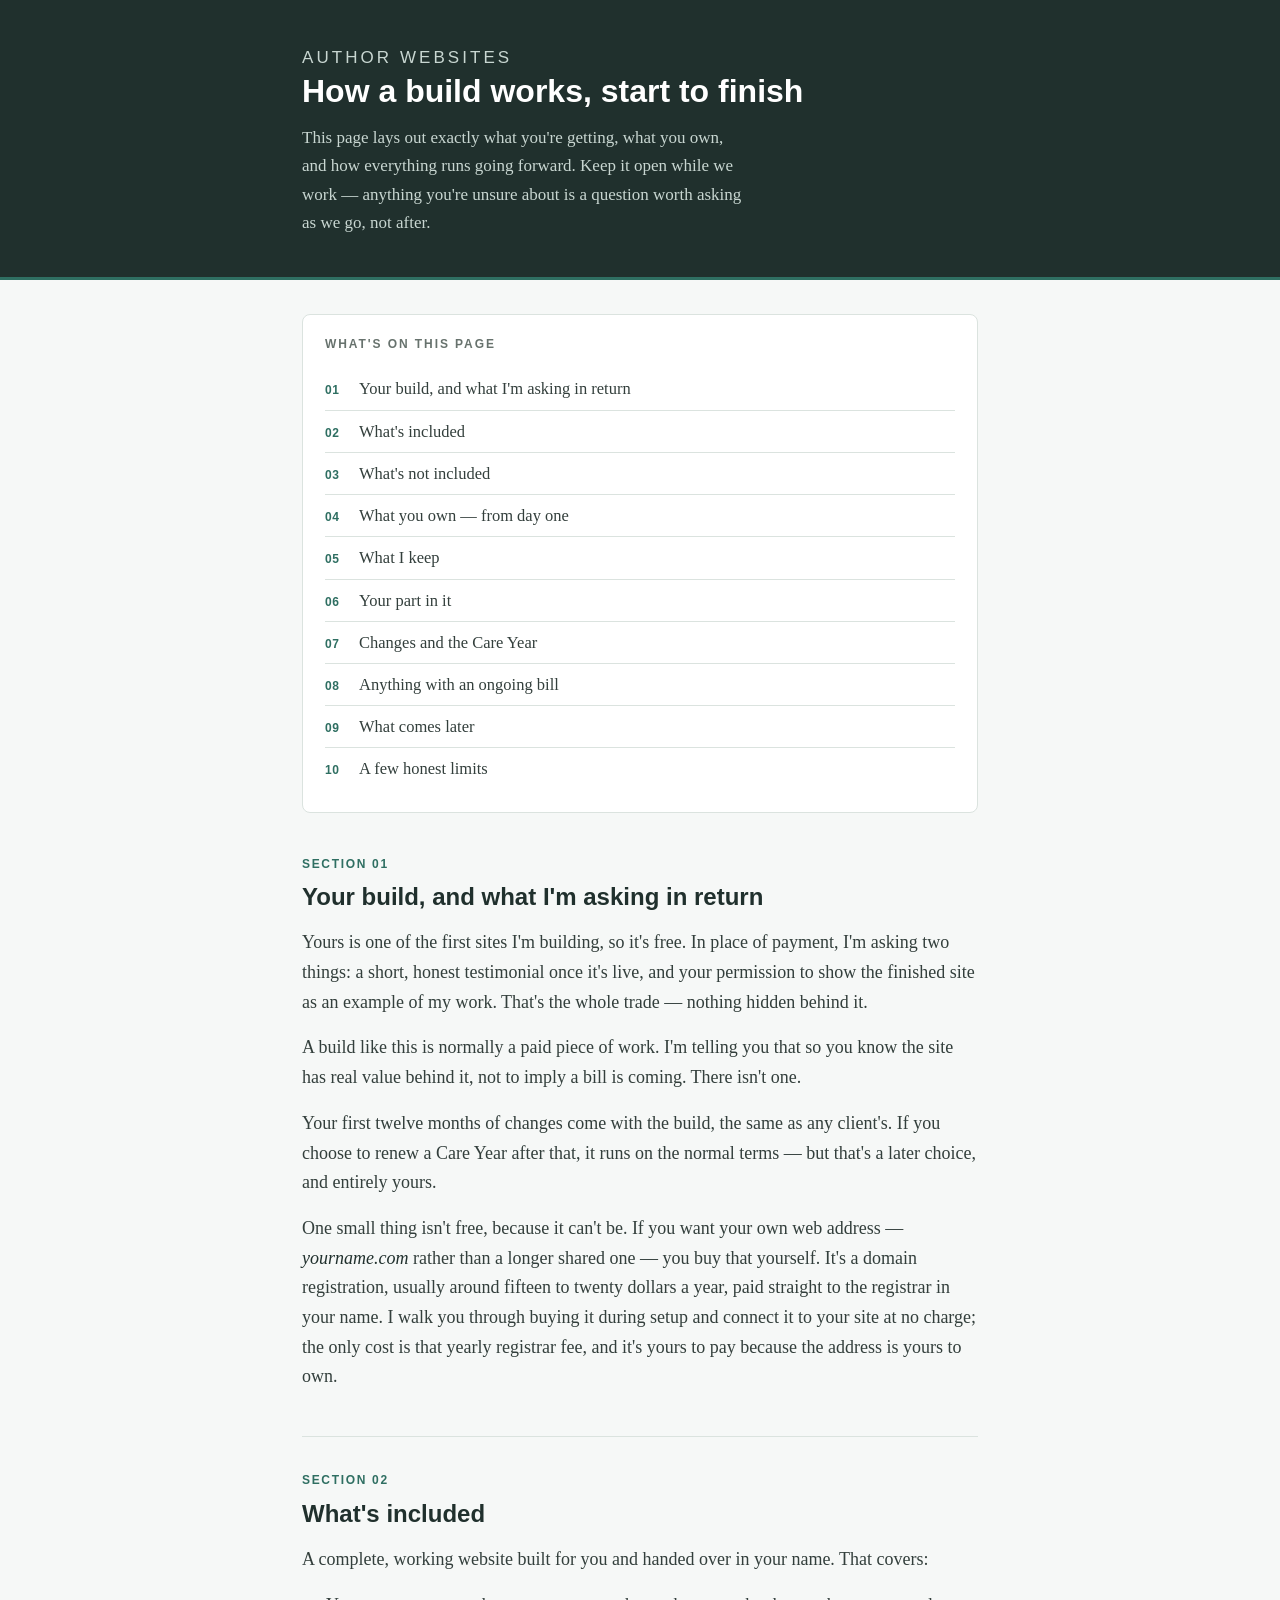
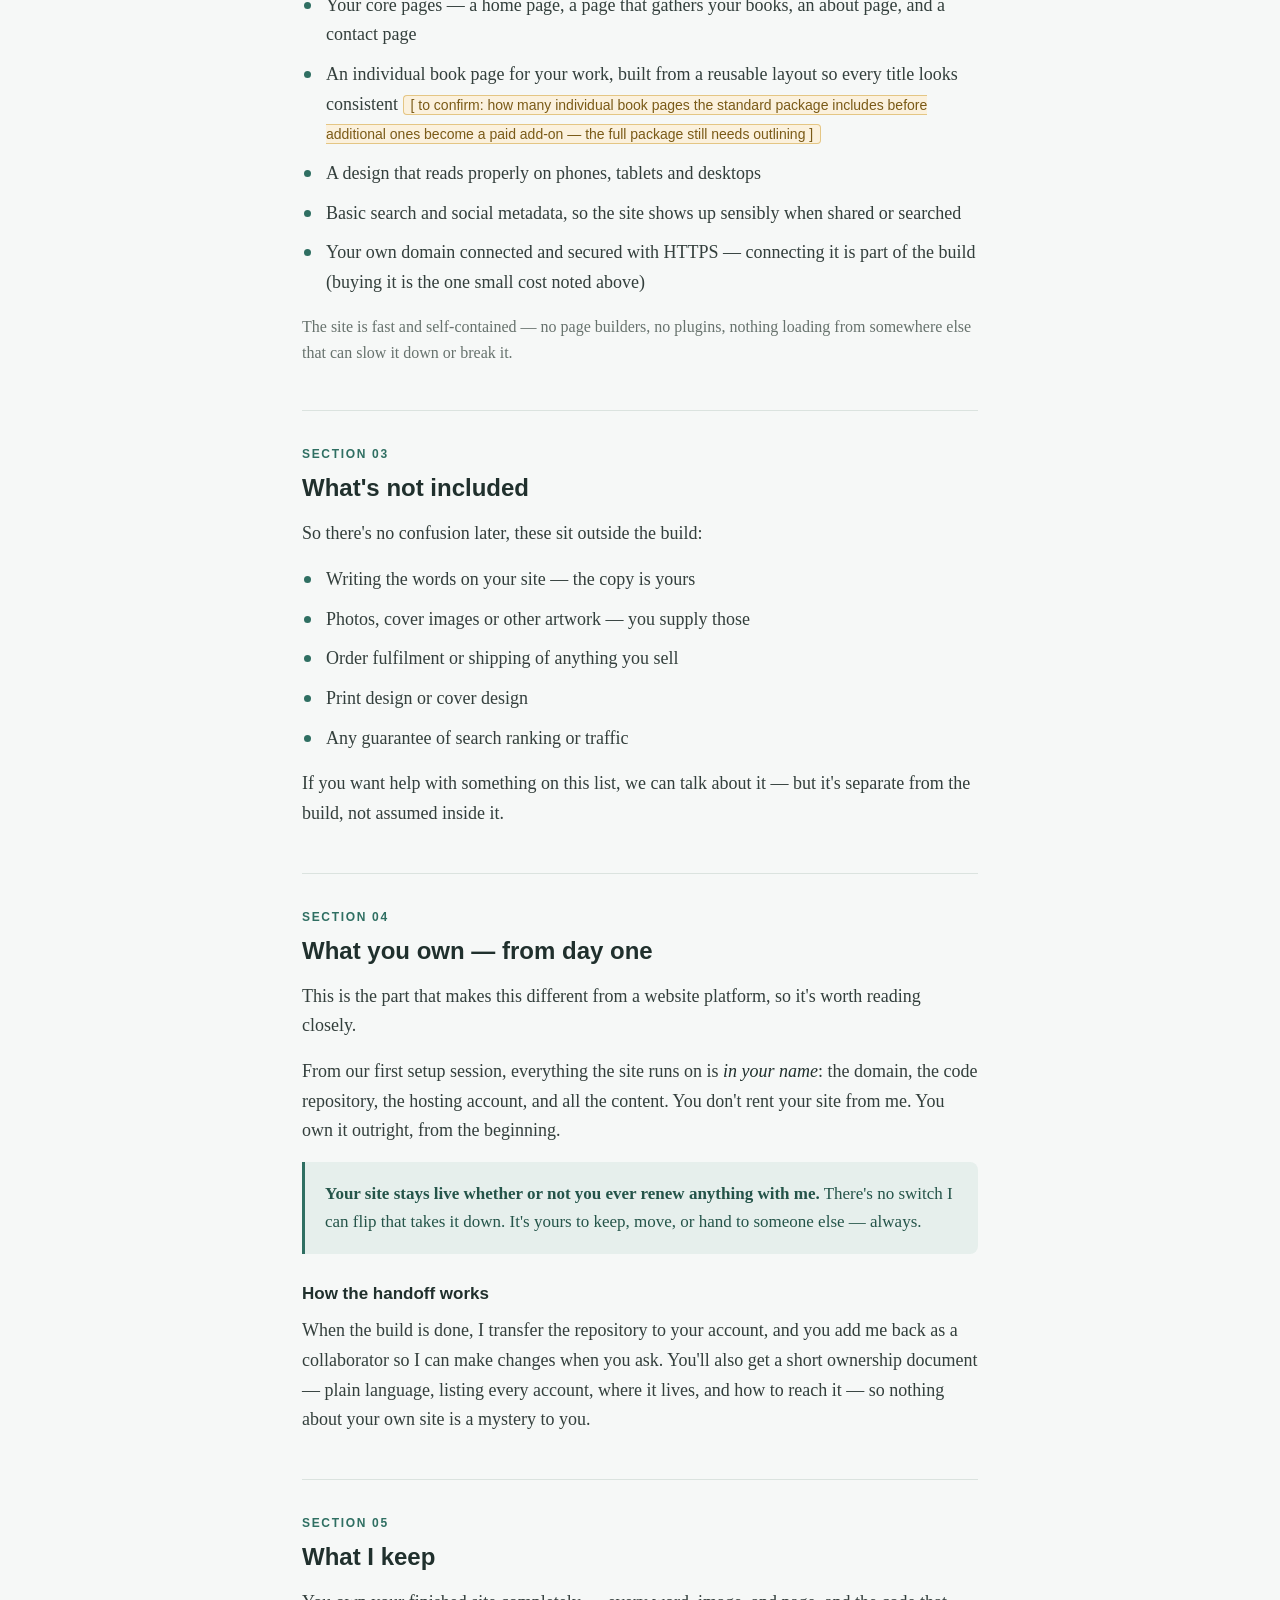
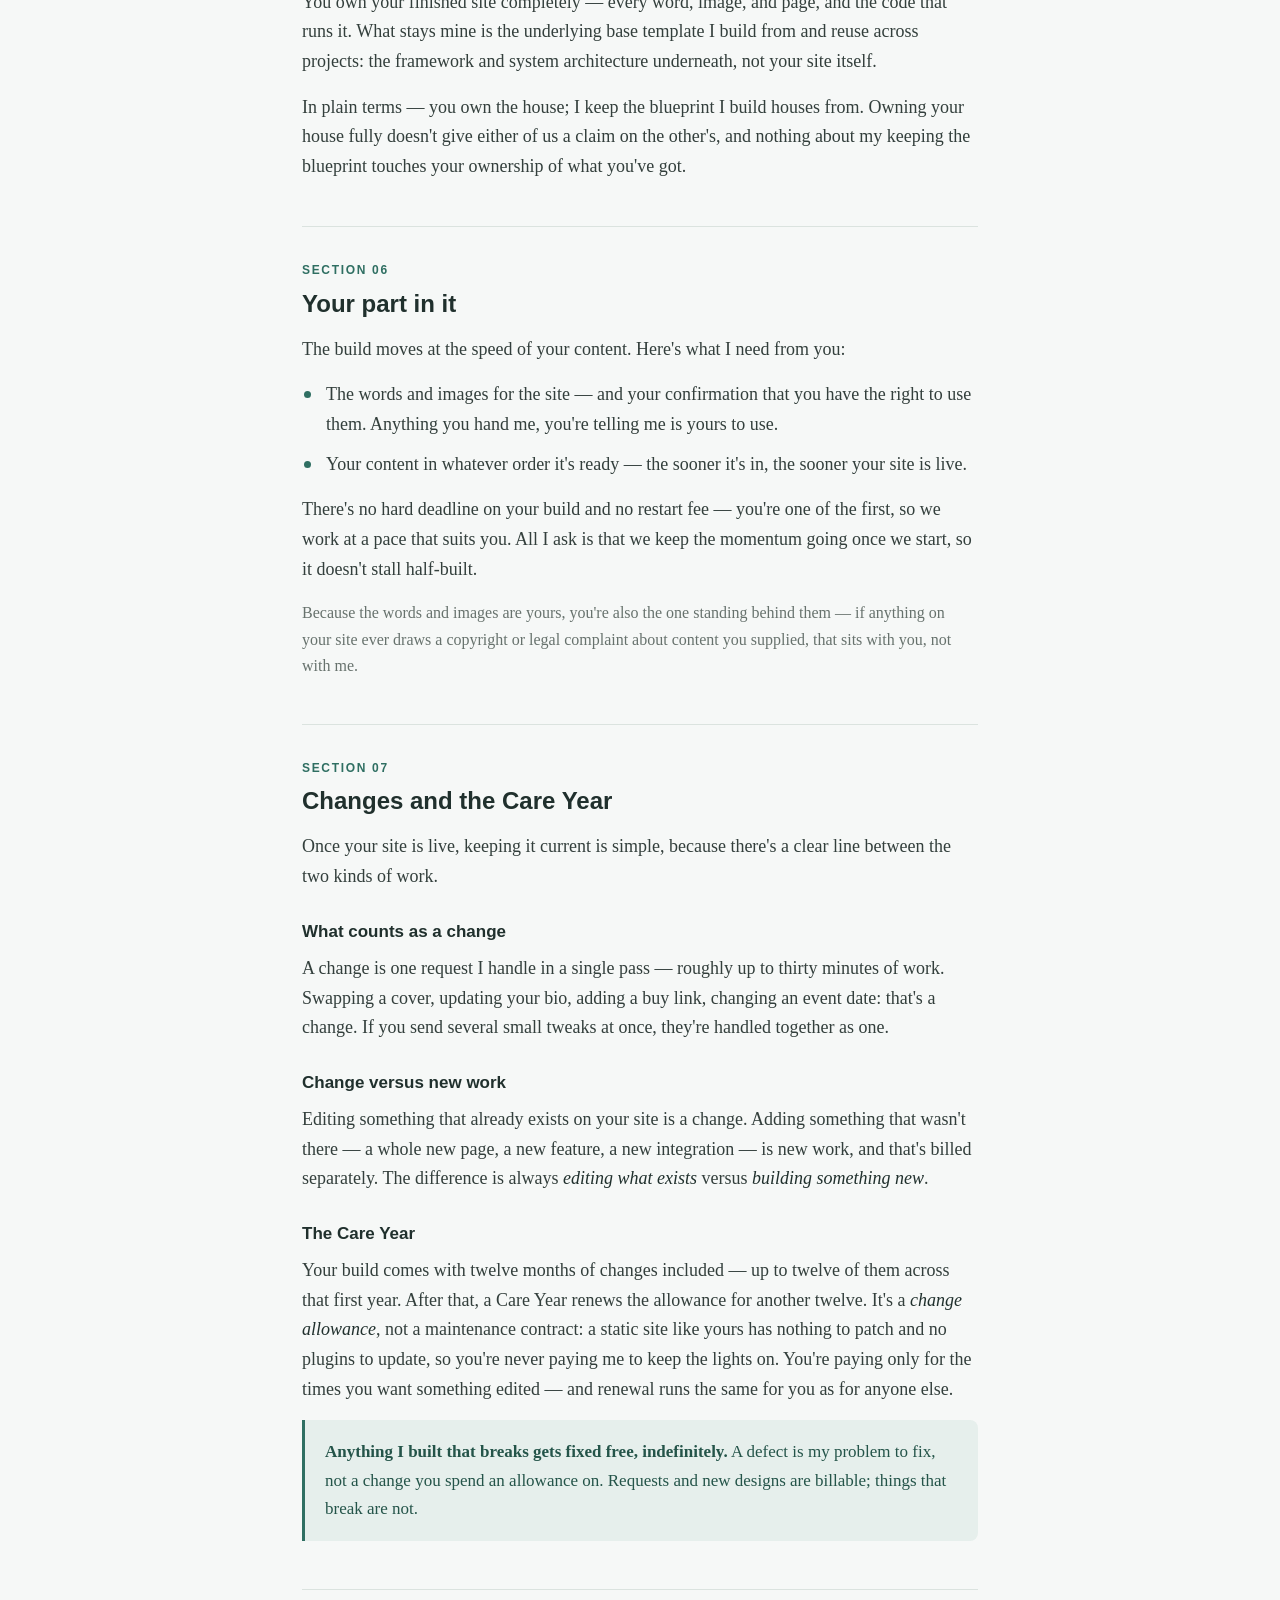
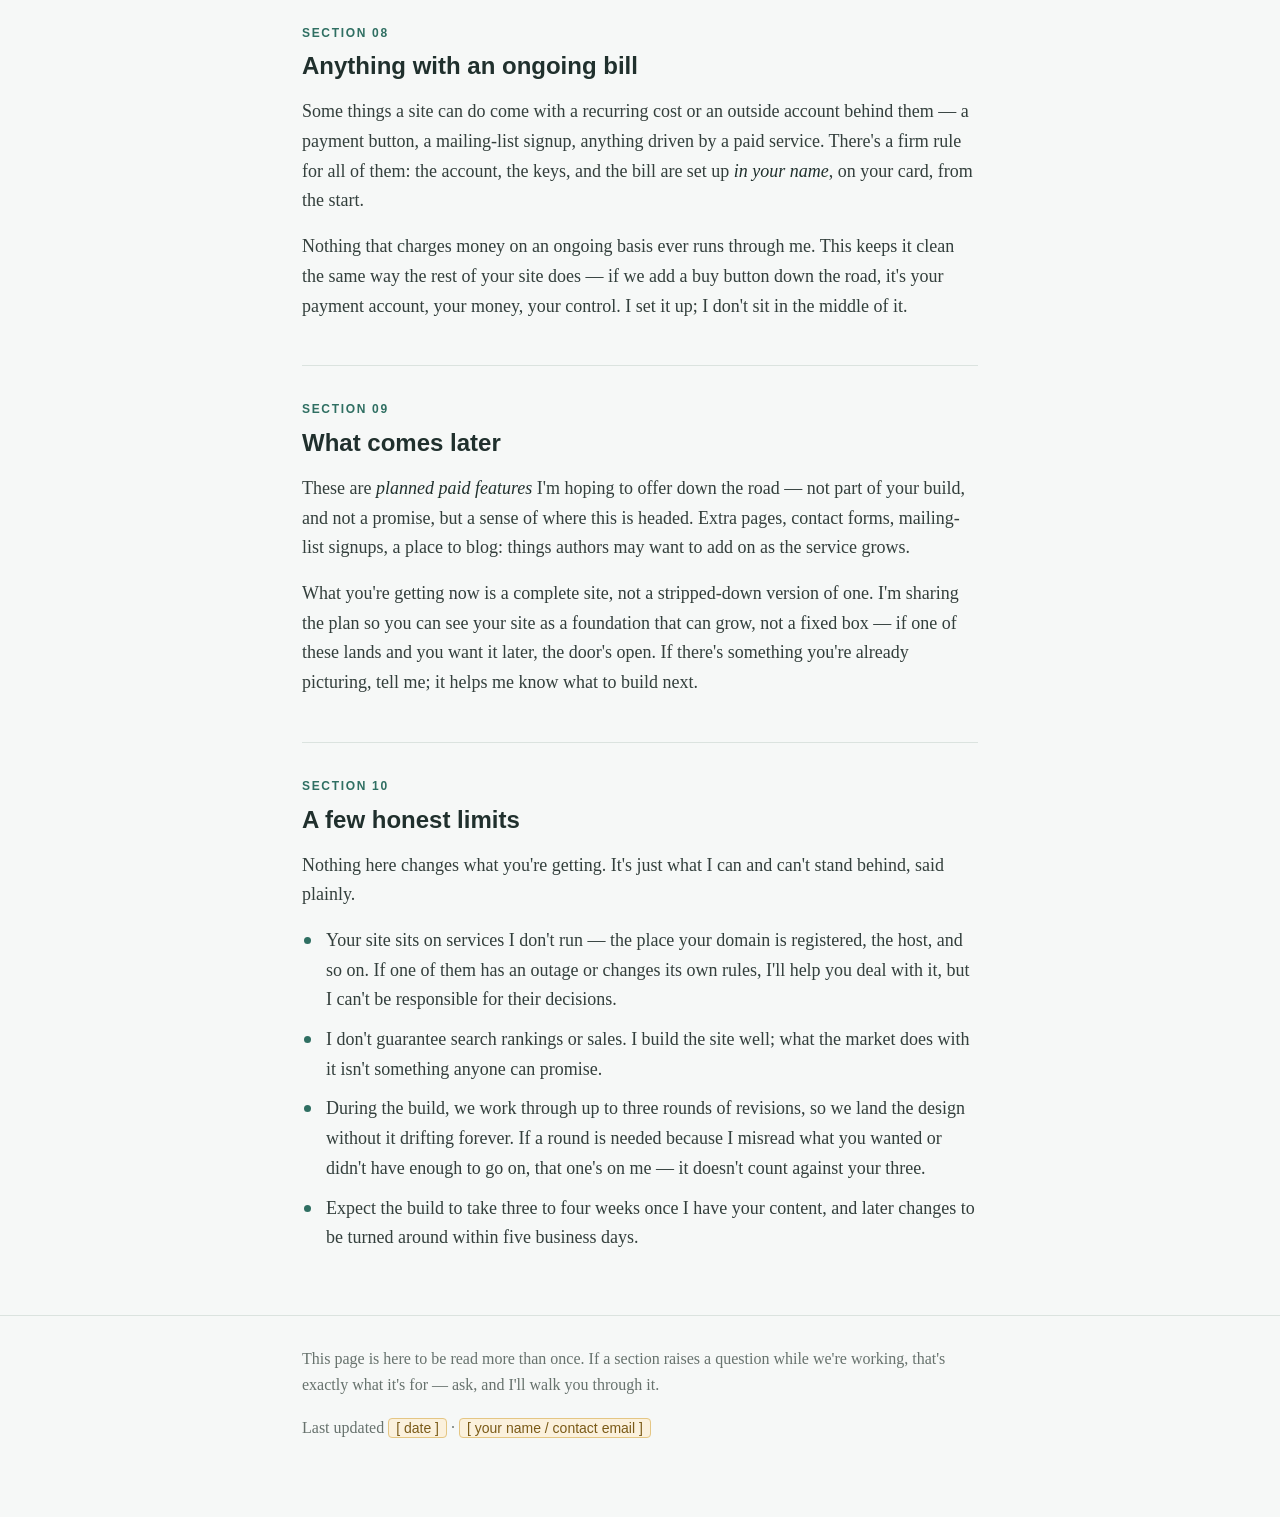
==== working-together.html @ 2216b695 "Add initial HTML structure and content for the working together page" ====
<!DOCTYPE html>
<html lang="en">
<head>
<meta charset="utf-8">
<meta name="viewport" content="width=device-width, initial-scale=1">
<meta name="robots" content="noindex, nofollow">
<title>Working together — how a build works</title>
<style>
  :root{
    --paper:#f6f8f7;
    --paper-raised:#ffffff;
    --ink:#20302d;
    --body:#333f3c;
    --muted:#67726d;
    --accent:#2f6f62;
    --accent-deep:#245449;
    --accent-wash:#e6efec;
    --line:#dbe3df;
    --tbc-bg:#fbf1dd;
    --tbc-line:#e4c684;
    --tbc-ink:#7a5a17;
  }
  *{box-sizing:border-box;}
  html{scroll-behavior:smooth;}
  @media (prefers-reduced-motion:reduce){html{scroll-behavior:auto;}}
  body{
    margin:0;
    background:var(--paper);
    color:var(--body);
    font-family:Georgia,"Times New Roman",serif;
    font-size:18px;
    line-height:1.65;
    -webkit-font-smoothing:antialiased;
  }
  .wrap{max-width:720px;margin:0 auto;padding:0 22px;}

  /* header */
  header.masthead{
    background:var(--ink);
    color:var(--paper);
    padding:44px 0 40px;
    border-bottom:3px solid var(--accent);
  }
  header.masthead .wrap{padding-top:0;}
  .eyebrow{
    font-family:-apple-system,BlinkMacSystemFont,"Segoe UI",Roboto,Helvetica,Arial,sans-serif;
    font-size:12px;letter-spacing:.18em;text-transform:uppercase;
    color:#9fc4ba;margin:0 0 14px;
  }
  h1{
    font-family:-apple-system,BlinkMacSystemFont,"Segoe UI",Roboto,Helvetica,Arial,sans-serif;
    font-weight:600;font-size:32px;line-height:1.2;margin:0 0 14px;color:#fff;
  }
  header.masthead p{margin:0;color:#c8d6d1;font-size:17px;max-width:52ch;}

  /* contents */
  nav.toc{
    background:var(--paper-raised);
    border:1px solid var(--line);
    border-radius:8px;
    padding:20px 22px 22px;
    margin:34px 0 8px;
  }
  nav.toc h2{
    font-family:-apple-system,BlinkMacSystemFont,"Segoe UI",Roboto,Helvetica,Arial,sans-serif;
    font-size:12px;letter-spacing:.16em;text-transform:uppercase;color:var(--muted);
    font-weight:700;margin:0 0 14px;
  }
  nav.toc ol{margin:0;padding:0;list-style:none;counter-reset:toc;}
  nav.toc li{counter-increment:toc;margin:0;}
  nav.toc a{
    display:flex;gap:12px;align-items:baseline;
    padding:7px 0;color:var(--body);text-decoration:none;
    border-bottom:1px solid var(--line);
    font-size:16.5px;
  }
  nav.toc li:last-child a{border-bottom:none;}
  nav.toc a::before{
    content:counter(toc,decimal-leading-zero);
    font-family:-apple-system,BlinkMacSystemFont,"Segoe UI",Roboto,Helvetica,Arial,sans-serif;
    font-size:12px;color:var(--accent);font-weight:700;min-width:22px;
    letter-spacing:.04em;
  }
  nav.toc a:hover,nav.toc a:focus-visible{color:var(--accent-deep);}

  /* sections */
  section{padding:34px 0 6px;border-top:1px solid var(--line);margin-top:22px;}
  section:first-of-type{border-top:none;margin-top:8px;}
  .sec-num{
    font-family:-apple-system,BlinkMacSystemFont,"Segoe UI",Roboto,Helvetica,Arial,sans-serif;
    font-size:12px;letter-spacing:.14em;text-transform:uppercase;color:var(--accent);
    font-weight:700;display:block;margin-bottom:8px;
  }
  h2.sec{
    font-family:-apple-system,BlinkMacSystemFont,"Segoe UI",Roboto,Helvetica,Arial,sans-serif;
    font-weight:600;font-size:24px;line-height:1.25;color:var(--ink);margin:0 0 16px;
  }
  h3{
    font-family:-apple-system,BlinkMacSystemFont,"Segoe UI",Roboto,Helvetica,Arial,sans-serif;
    font-weight:600;font-size:17px;color:var(--ink);margin:26px 0 8px;
  }
  p{margin:0 0 16px;}
  em{color:var(--ink);}
  a{color:var(--accent-deep);}
  ul{margin:0 0 16px;padding-left:0;list-style:none;}
  ul li{position:relative;padding-left:24px;margin-bottom:10px;}
  ul li::before{
    content:"";position:absolute;left:2px;top:11px;
    width:7px;height:7px;border-radius:50%;background:var(--accent);
  }

  /* callout — the differentiator */
  .callout{
    background:var(--accent-wash);
    border-left:3px solid var(--accent);
    border-radius:0 8px 8px 0;
    padding:18px 20px;margin:4px 0 20px;
  }
  .callout p{margin:0;color:var(--accent-deep);font-size:17px;}
  .callout strong{color:var(--accent-deep);}

  /* to-confirm marker */
  .tbc{
    background:var(--tbc-bg);
    border:1px solid var(--tbc-line);
    border-radius:4px;
    padding:1px 7px;
    font-family:-apple-system,BlinkMacSystemFont,"Segoe UI",Roboto,Helvetica,Arial,sans-serif;
    font-size:14px;color:var(--tbc-ink);white-space:normal;
  }

  .note{color:var(--muted);font-size:16px;}

  footer{
    border-top:1px solid var(--line);
    margin-top:40px;padding:30px 0 60px;
    color:var(--muted);font-size:16px;
  }
  footer .wrap{padding-top:0;}

  a:focus-visible,nav.toc a:focus-visible{outline:2px solid var(--accent);outline-offset:3px;border-radius:2px;}
</style>
</head>
<body>

<header class="masthead">
  <div class="wrap">
    <p class="eyebrow">Author websites</p>
    <h1>How a build works, start to finish</h1>
    <p>This page lays out exactly what you're getting, what you own, and how everything runs going forward. Keep it open while we work — anything you're unsure about is a question worth asking as we go, not after.</p>
  </div>
</header>

<div class="wrap">

  <nav class="toc" aria-label="Contents">
    <h2>What's on this page</h2>
    <ol>
      <li><a href="#pilot">Your build, and what I'm asking in return</a></li>
      <li><a href="#included">What's included</a></li>
      <li><a href="#excluded">What's not included</a></li>
      <li><a href="#own">What you own — from day one</a></li>
      <li><a href="#keep">What I keep</a></li>
      <li><a href="#yours">Your part in it</a></li>
      <li><a href="#changes">Changes and the Care Year</a></li>
      <li><a href="#tails">Anything with an ongoing bill</a></li>
      <li><a href="#later">What comes later</a></li>
      <li><a href="#limits">A few honest limits</a></li>
    </ol>
  </nav>

  <section id="pilot">
    <span class="sec-num">Section 01</span>
    <h2 class="sec">Your build, and what I'm asking in return</h2>
    <p>Yours is one of the first sites I'm building, so it's free. In place of payment, I'm asking two things: a short, honest testimonial once it's live, and your permission to show the finished site as an example of my work. That's the whole trade — nothing hidden behind it.</p>
    <p>A build like this is normally a paid piece of work. I'm telling you that so you know the site has real value behind it, not to imply a bill is coming. There isn't one.</p>
    <p>Your first twelve months of changes come with the build, the same as any client's. If you choose to renew a Care Year after that, it runs on the normal terms — but that's a later choice, and entirely yours.</p>
    <p>One small thing isn't free, because it can't be. If you want your own web address — <em>yourname.com</em> rather than a longer shared one — you buy that yourself. It's a domain registration, usually around fifteen to twenty dollars a year, paid straight to the registrar in your name. I walk you through buying it during setup and connect it to your site at no charge; the only cost is that yearly registrar fee, and it's yours to pay because the address is yours to own.</p>
  </section>

  <section id="included">
    <span class="sec-num">Section 02</span>
    <h2 class="sec">What's included</h2>
    <p>A complete, working website built for you and handed over in your name. That covers:</p>
    <ul>
      <li>Your core pages — a home page, a page that gathers your books, an about page, and a contact page</li>
      <li>An individual book page for your work, built from a reusable layout so every title looks consistent <span class="tbc">[ to confirm: how many individual book pages the standard package includes before additional ones become a paid add-on — the full package still needs outlining ]</span></li>
      <li>A design that reads properly on phones, tablets and desktops</li>
      <li>Basic search and social metadata, so the site shows up sensibly when shared or searched</li>
      <li>Your own domain connected and secured with HTTPS — connecting it is part of the build (buying it is the one small cost noted above)</li>
    </ul>
    <p class="note">The site is fast and self-contained — no page builders, no plugins, nothing loading from somewhere else that can slow it down or break it.</p>
  </section>

  <section id="excluded">
    <span class="sec-num">Section 03</span>
    <h2 class="sec">What's not included</h2>
    <p>So there's no confusion later, these sit outside the build:</p>
    <ul>
      <li>Writing the words on your site — the copy is yours</li>
      <li>Photos, cover images or other artwork — you supply those</li>
      <li>Order fulfilment or shipping of anything you sell</li>
      <li>Print design or cover design</li>
      <li>Any guarantee of search ranking or traffic</li>
    </ul>
    <p>If you want help with something on this list, we can talk about it — but it's separate from the build, not assumed inside it.</p>
  </section>

  <section id="own">
    <span class="sec-num">Section 04</span>
    <h2 class="sec">What you own — from day one</h2>
    <p>This is the part that makes this different from a website platform, so it's worth reading closely.</p>
    <p>From our first setup session, everything the site runs on is <em>in your name</em>: the domain, the code repository, the hosting account, and all the content. You don't rent your site from me. You own it outright, from the beginning.</p>
    <div class="callout">
      <p><strong>Your site stays live whether or not you ever renew anything with me.</strong> There's no switch I can flip that takes it down. It's yours to keep, move, or hand to someone else — always.</p>
    </div>
    <h3>How the handoff works</h3>
    <p>When the build is done, I transfer the repository to your account, and you add me back as a collaborator so I can make changes when you ask. You'll also get a short ownership document — plain language, listing every account, where it lives, and how to reach it — so nothing about your own site is a mystery to you.</p>
  </section>

  <section id="keep">
    <span class="sec-num">Section 05</span>
    <h2 class="sec">What I keep</h2>
    <p>You own your finished site completely — every word, image, and page, and the code that runs it. What stays mine is the underlying base template I build from and reuse across projects: the framework and system architecture underneath, not your site itself.</p>
    <p>In plain terms — you own the house; I keep the blueprint I build houses from. Owning your house fully doesn't give either of us a claim on the other's, and nothing about my keeping the blueprint touches your ownership of what you've got.</p>
  </section>

  <section id="yours">
    <span class="sec-num">Section 06</span>
    <h2 class="sec">Your part in it</h2>
    <p>The build moves at the speed of your content. Here's what I need from you:</p>
    <ul>
      <li>The words and images for the site — and your confirmation that you have the right to use them. Anything you hand me, you're telling me is yours to use.</li>
      <li>Your content in whatever order it's ready — the sooner it's in, the sooner your site is live.</li>
    </ul>
    <p>There's no hard deadline on your build and no restart fee — you're one of the first, so we work at a pace that suits you. All I ask is that we keep the momentum going once we start, so it doesn't stall half-built.</p>
    <p class="note">Because the words and images are yours, you're also the one standing behind them — if anything on your site ever draws a copyright or legal complaint about content you supplied, that sits with you, not with me.</p>
  </section>

  <section id="changes">
    <span class="sec-num">Section 07</span>
    <h2 class="sec">Changes and the Care Year</h2>
    <p>Once your site is live, keeping it current is simple, because there's a clear line between the two kinds of work.</p>
    <h3>What counts as a change</h3>
    <p>A change is one request I handle in a single pass — roughly up to thirty minutes of work. Swapping a cover, updating your bio, adding a buy link, changing an event date: that's a change. If you send several small tweaks at once, they're handled together as one.</p>
    <h3>Change versus new work</h3>
    <p>Editing something that already exists on your site is a change. Adding something that wasn't there — a whole new page, a new feature, a new integration — is new work, and that's billed separately. The difference is always <em>editing what exists</em> versus <em>building something new</em>.</p>
    <h3>The Care Year</h3>
    <p>Your build comes with twelve months of changes included — up to twelve of them across that first year. After that, a Care Year renews the allowance for another twelve. It's a <em>change allowance</em>, not a maintenance contract: a static site like yours has nothing to patch and no plugins to update, so you're never paying me to keep the lights on. You're paying only for the times you want something edited — and renewal runs the same for you as for anyone else.</p>
    <div class="callout">
      <p><strong>Anything I built that breaks gets fixed free, indefinitely.</strong> A defect is my problem to fix, not a change you spend an allowance on. Requests and new designs are billable; things that break are not.</p>
    </div>
  </section>

  <section id="tails">
    <span class="sec-num">Section 08</span>
    <h2 class="sec">Anything with an ongoing bill</h2>
    <p>Some things a site can do come with a recurring cost or an outside account behind them — a payment button, a mailing-list signup, anything driven by a paid service. There's a firm rule for all of them: the account, the keys, and the bill are set up <em>in your name</em>, on your card, from the start.</p>
    <p>Nothing that charges money on an ongoing basis ever runs through me. This keeps it clean the same way the rest of your site does — if we add a buy button down the road, it's your payment account, your money, your control. I set it up; I don't sit in the middle of it.</p>
  </section>

  <section id="later">
    <span class="sec-num">Section 09</span>
    <h2 class="sec">What comes later</h2>
    <p>These are <em>planned paid features</em> I'm hoping to offer down the road — not part of your build, and not a promise, but a sense of where this is headed. Extra pages, contact forms, mailing-list signups, a place to blog: things authors may want to add on as the service grows.</p>
    <p>What you're getting now is a complete site, not a stripped-down version of one. I'm sharing the plan so you can see your site as a foundation that can grow, not a fixed box — if one of these lands and you want it later, the door's open. If there's something you're already picturing, tell me; it helps me know what to build next.</p>
  </section>

  <section id="limits">
    <span class="sec-num">Section 10</span>
    <h2 class="sec">A few honest limits</h2>
    <p>Nothing here changes what you're getting. It's just what I can and can't stand behind, said plainly.</p>
    <ul>
      <li>Your site sits on services I don't run — the place your domain is registered, the host, and so on. If one of them has an outage or changes its own rules, I'll help you deal with it, but I can't be responsible for their decisions.</li>
      <li>I don't guarantee search rankings or sales. I build the site well; what the market does with it isn't something anyone can promise.</li>
      <li>During the build, we work through up to three rounds of revisions, so we land the design without it drifting forever. If a round is needed because I misread what you wanted or didn't have enough to go on, that one's on me — it doesn't count against your three.</li>
      <li>Expect the build to take three to four weeks once I have your content, and later changes to be turned around within five business days.</li>
    </ul>
  </section>

</div>

<footer>
  <div class="wrap">
    <p>This page is here to be read more than once. If a section raises a question while we're working, that's exactly what it's for — ask, and I'll walk you through it.</p>
    <p class="note">Last updated <span class="tbc">[ date ]</span> · <span class="tbc">[ your name / contact email ]</span></p>
  </div>
</footer>

</body>
</html>
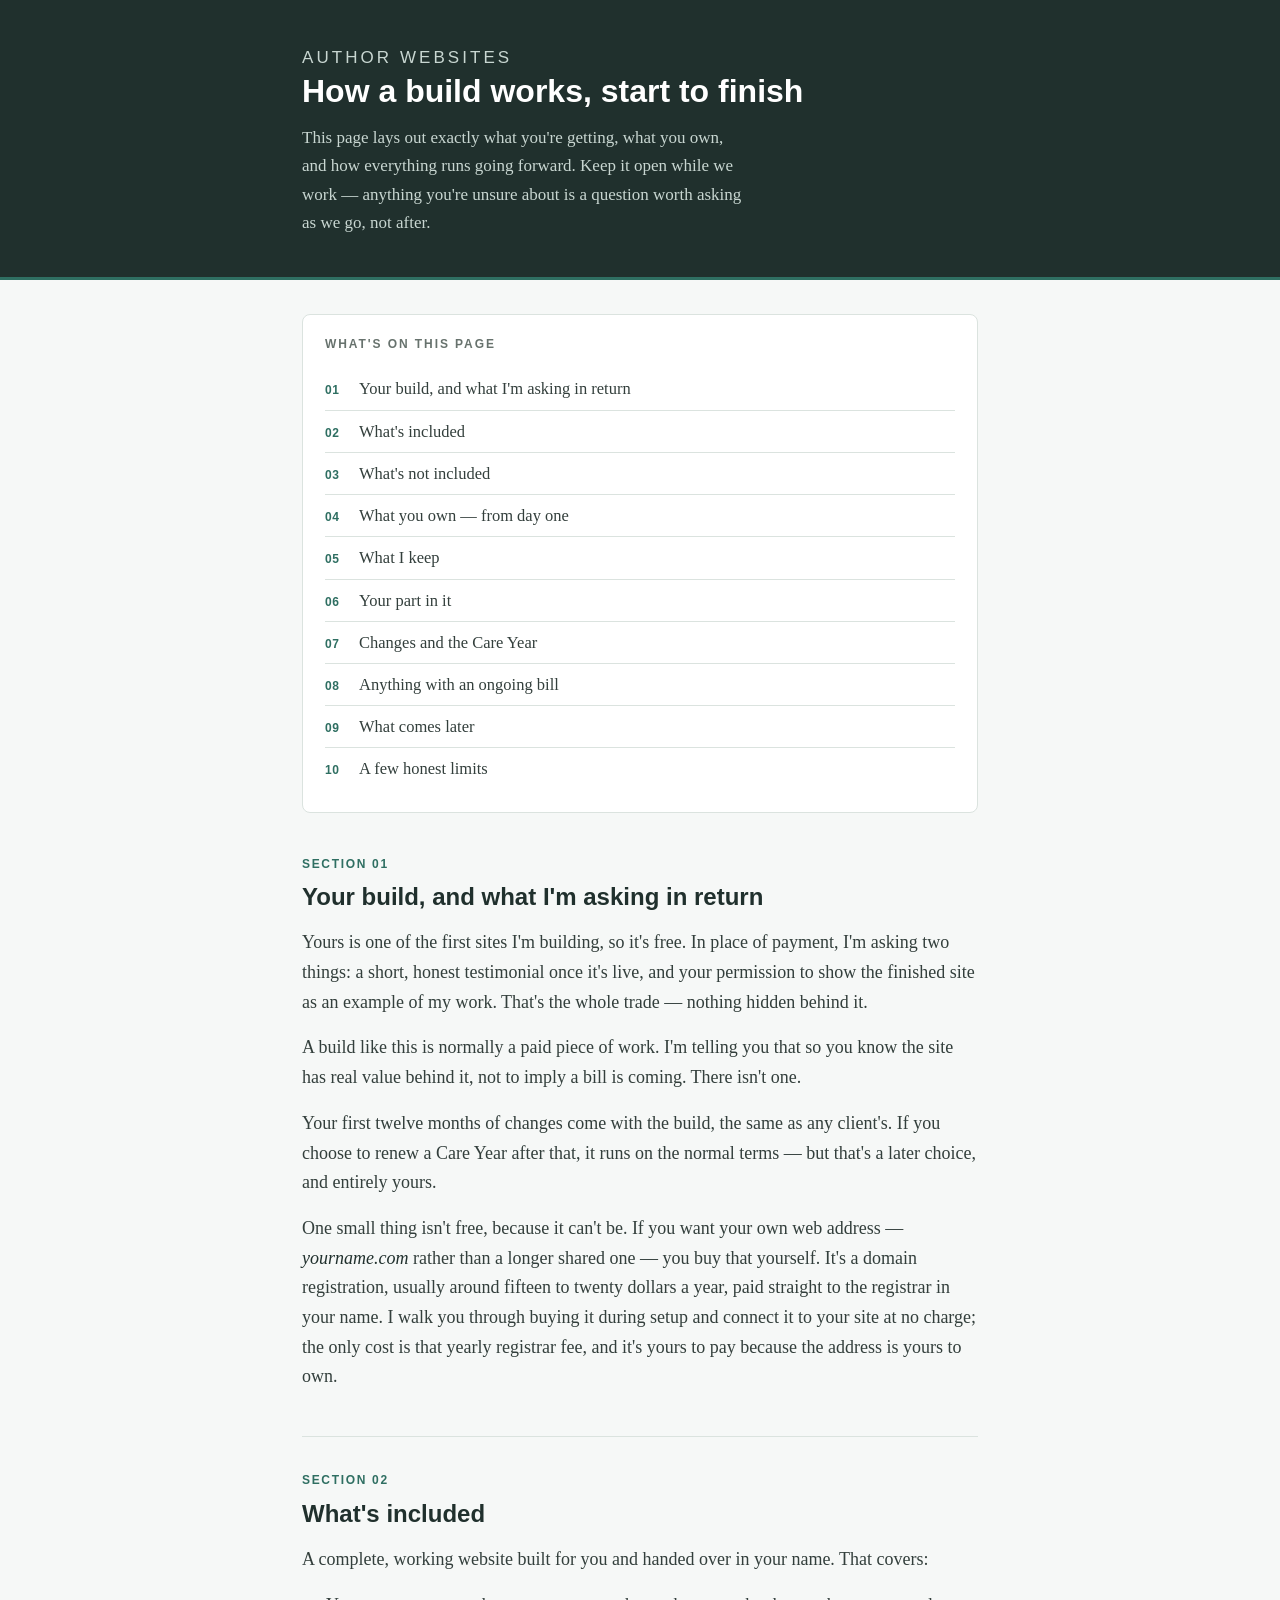
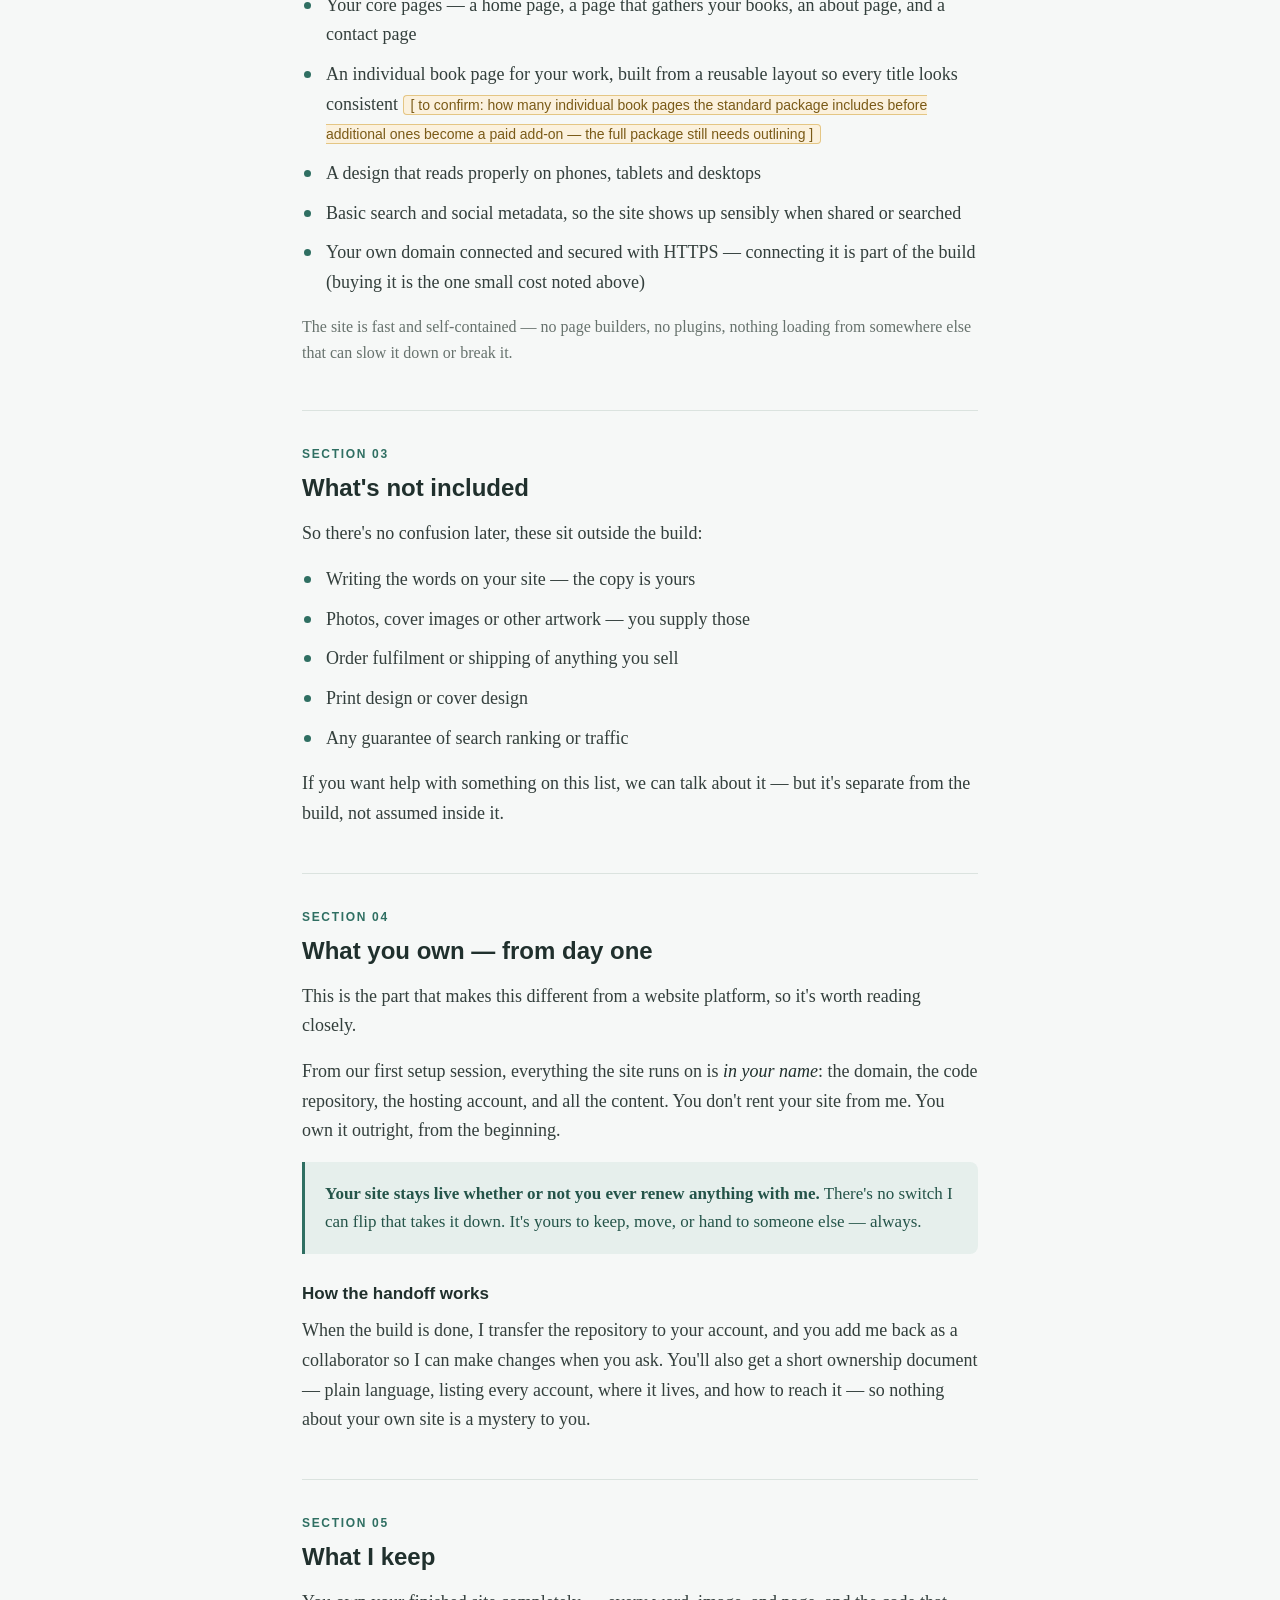
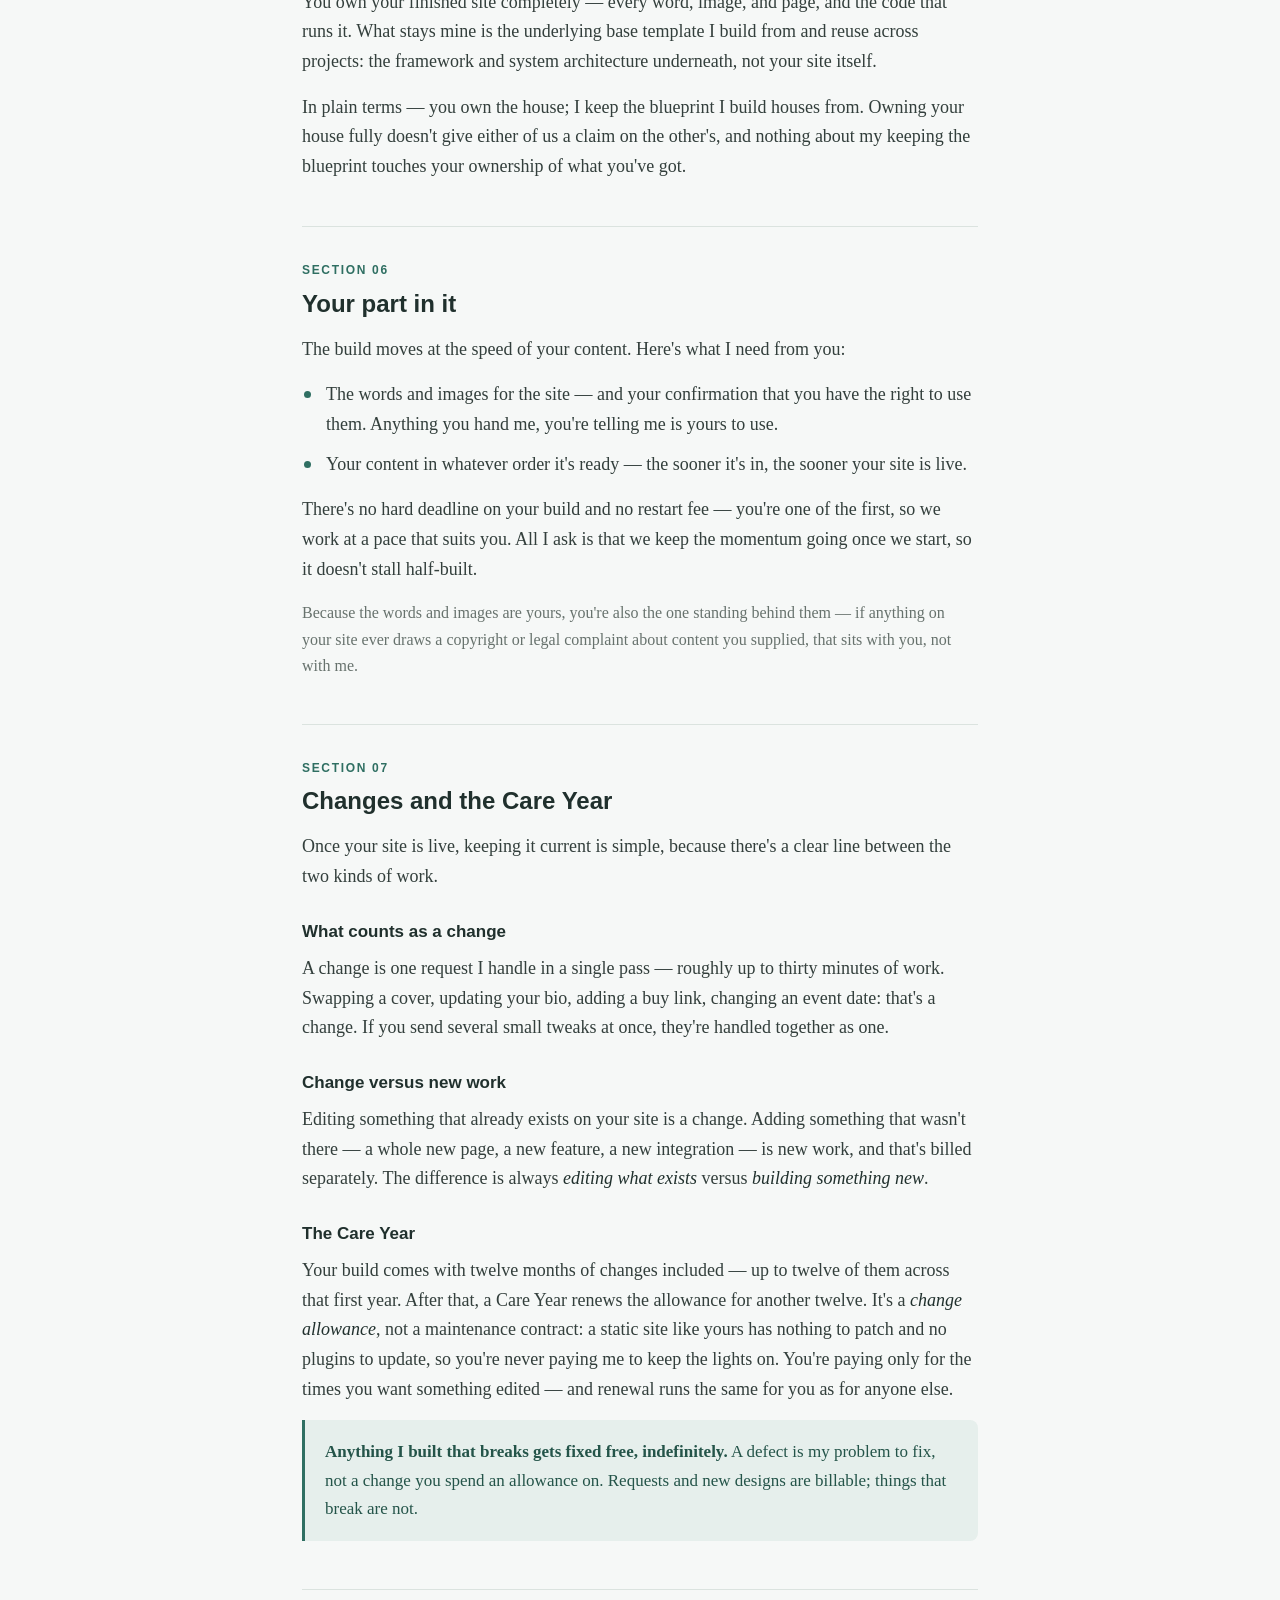
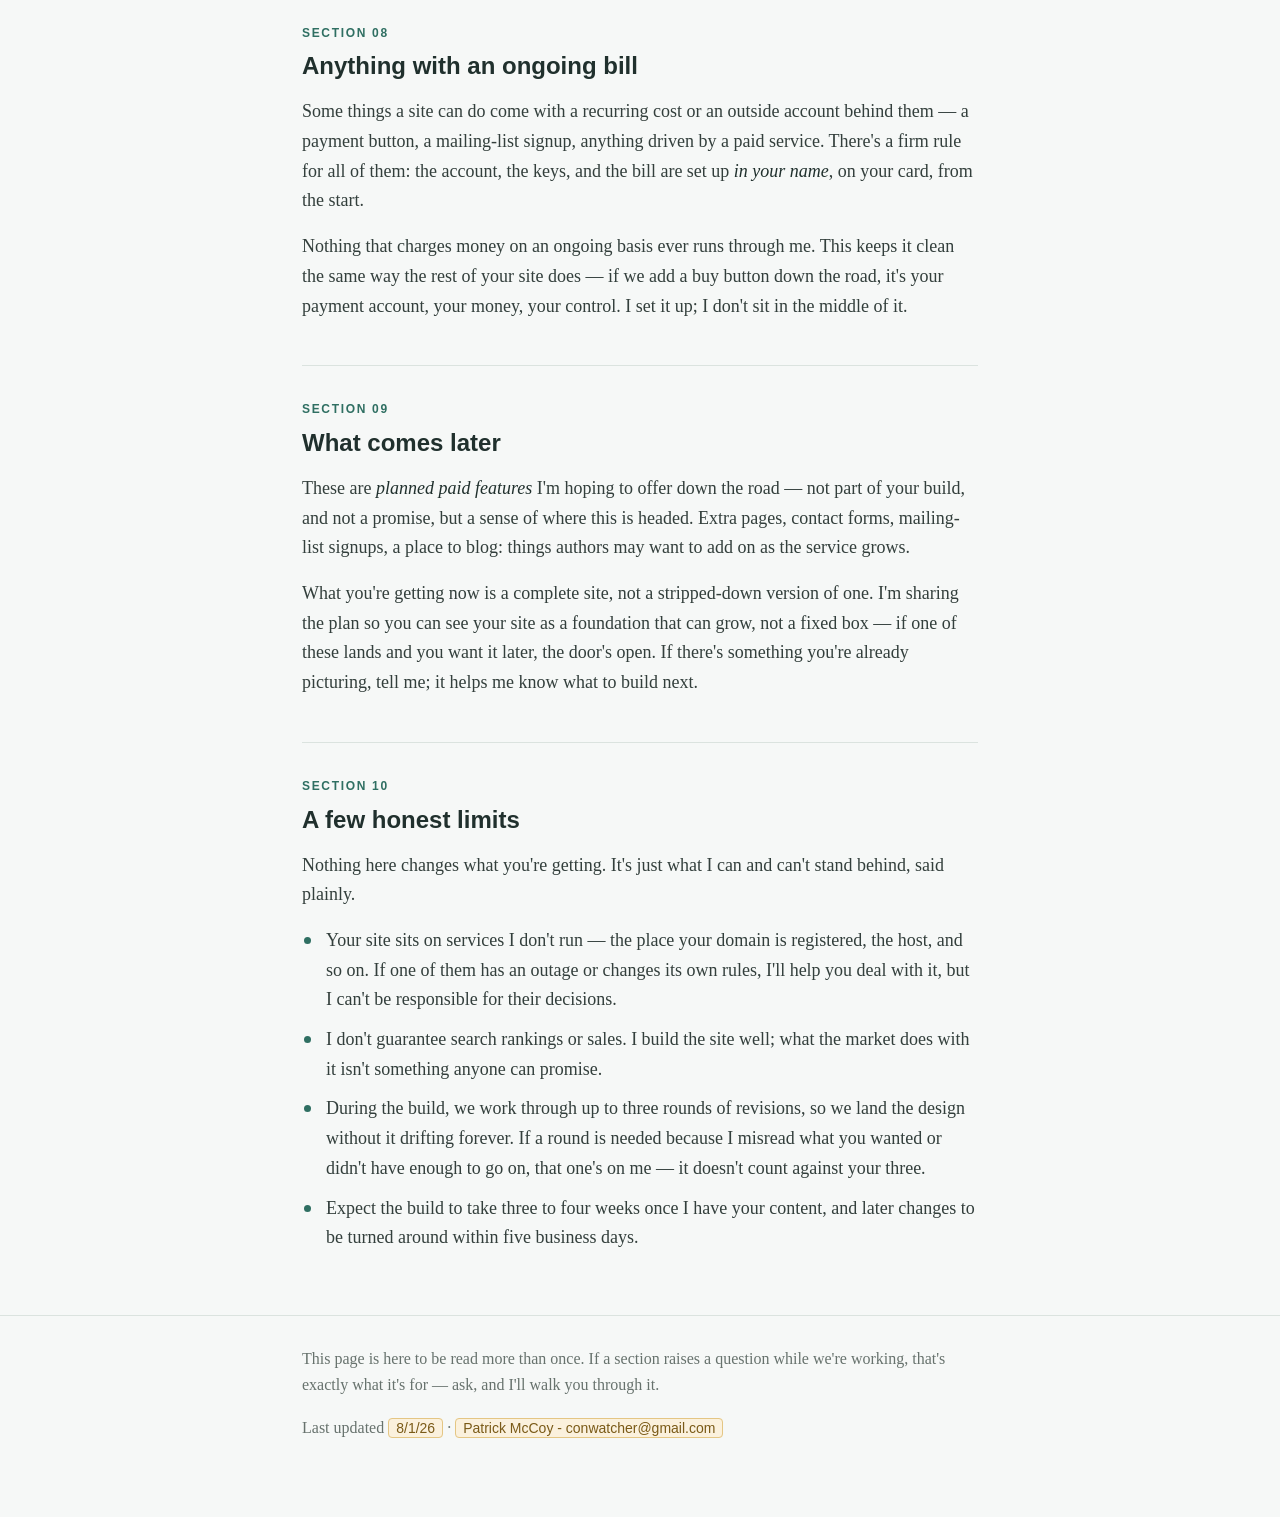
==== commit 5156b32b: "Update footer with last updated date and contact information" ====
--- a/working-together.html
+++ b/working-together.html
@@ -283,7 +283,7 @@
 <footer>
   <div class="wrap">
     <p>This page is here to be read more than once. If a section raises a question while we're working, that's exactly what it's for — ask, and I'll walk you through it.</p>
-    <p class="note">Last updated <span class="tbc">[ date ]</span> · <span class="tbc">[ your name / contact email ]</span></p>
+    <p class="note">Last updated <span class="tbc">8/1/26</span> · <span class="tbc">Patrick McCoy - conwatcher@gmail.com</span></p>
   </div>
 </footer>
 
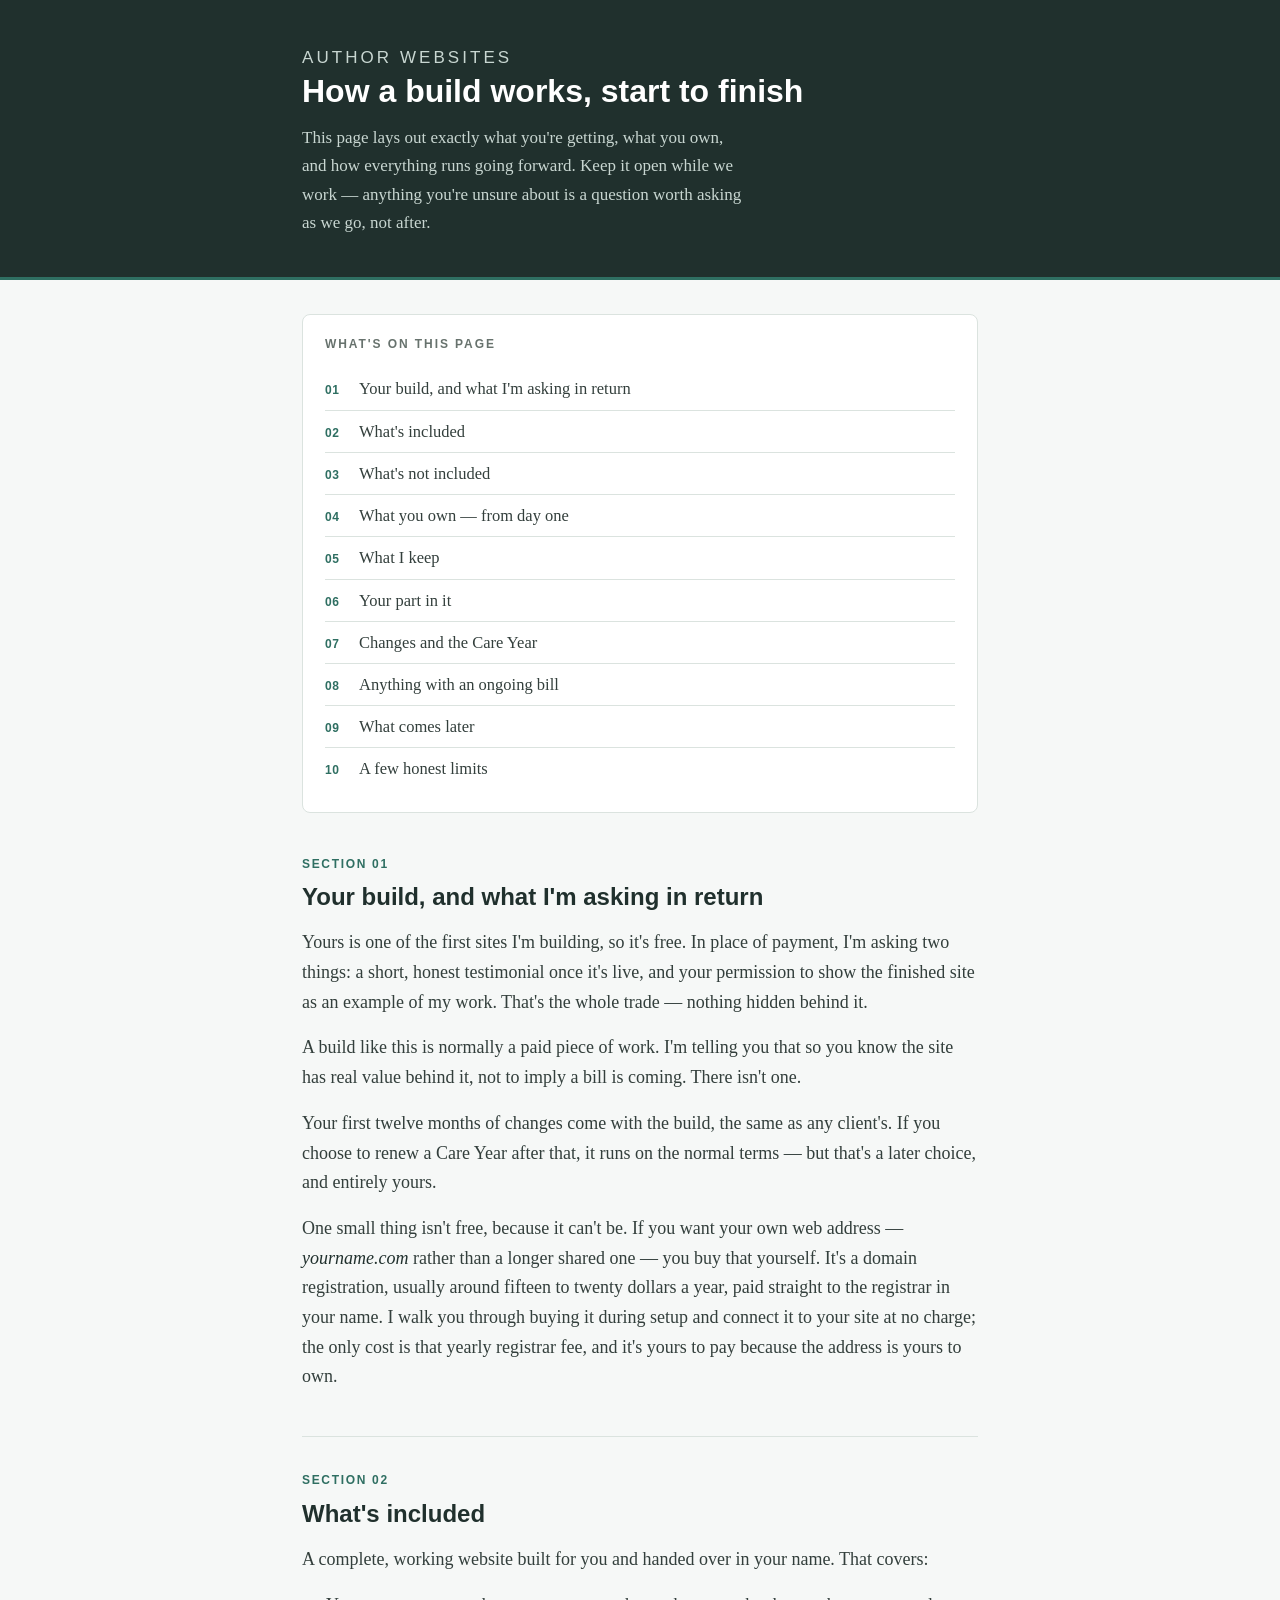
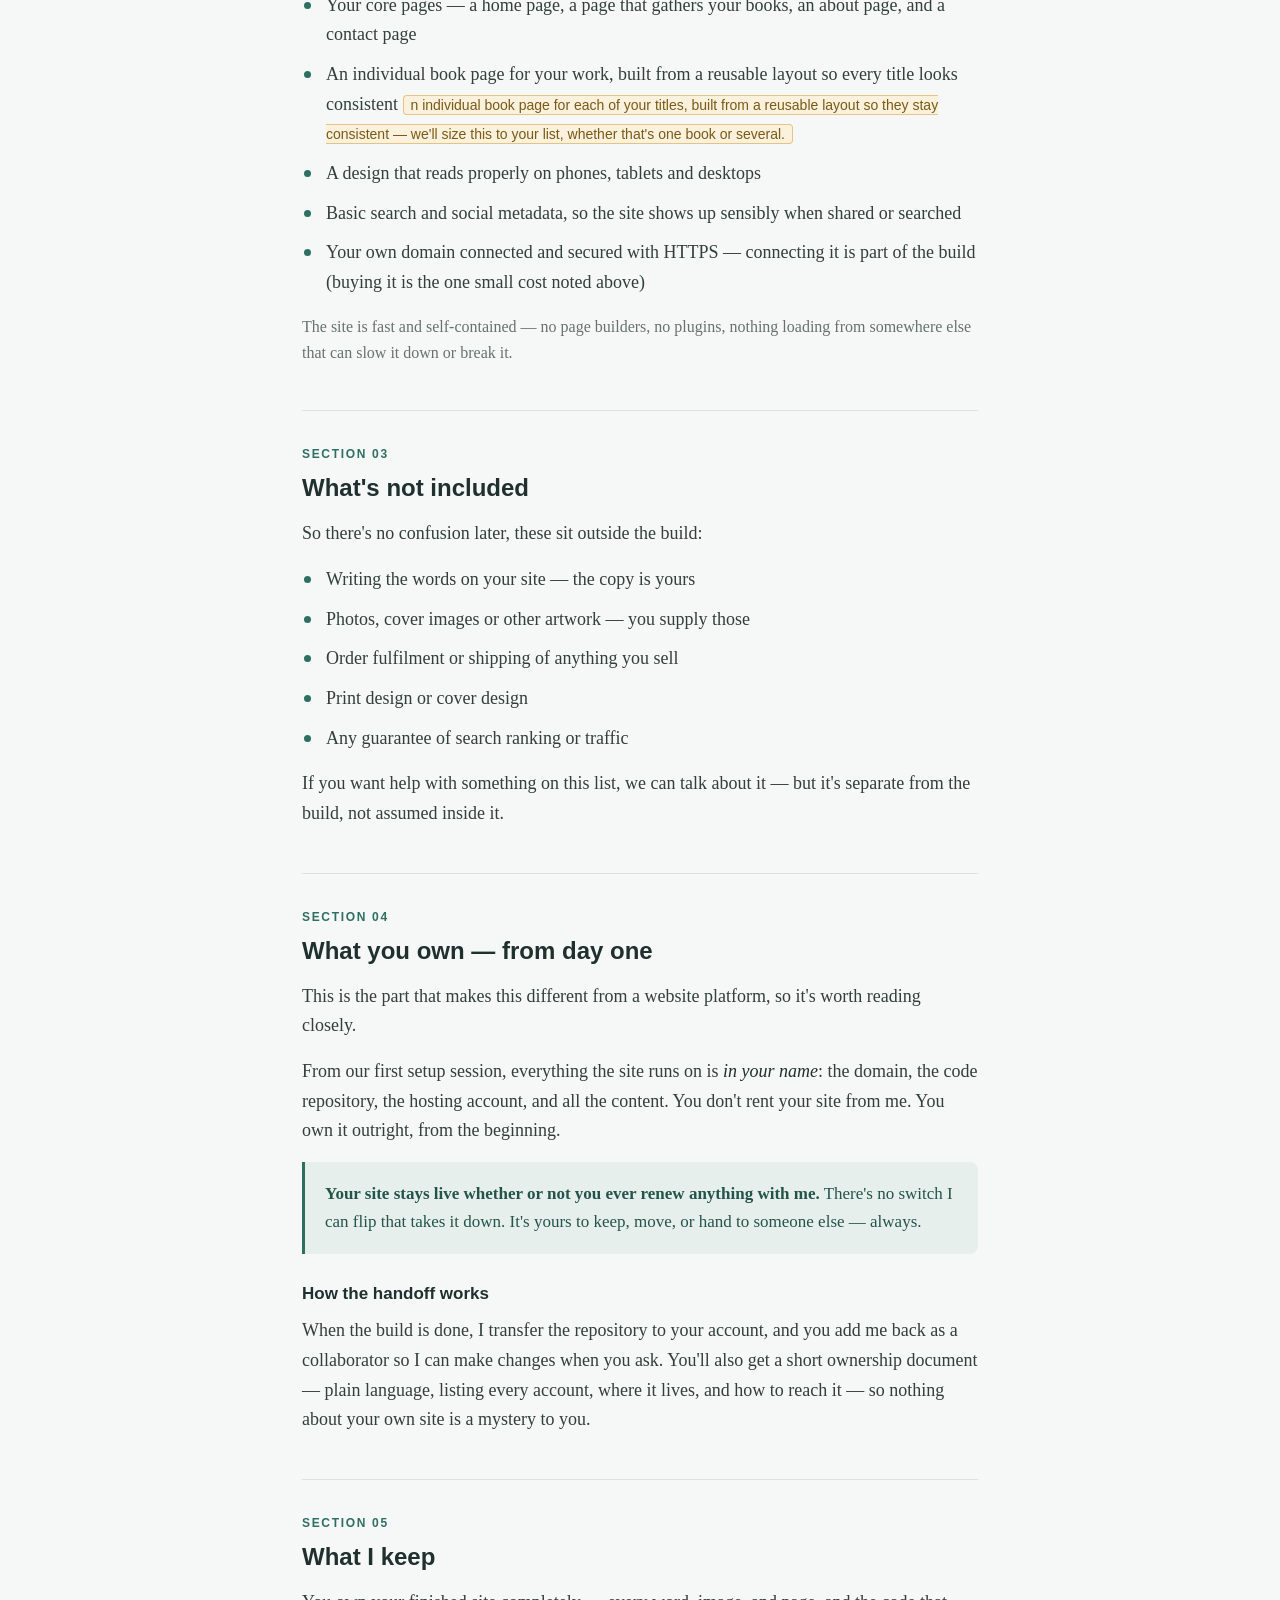
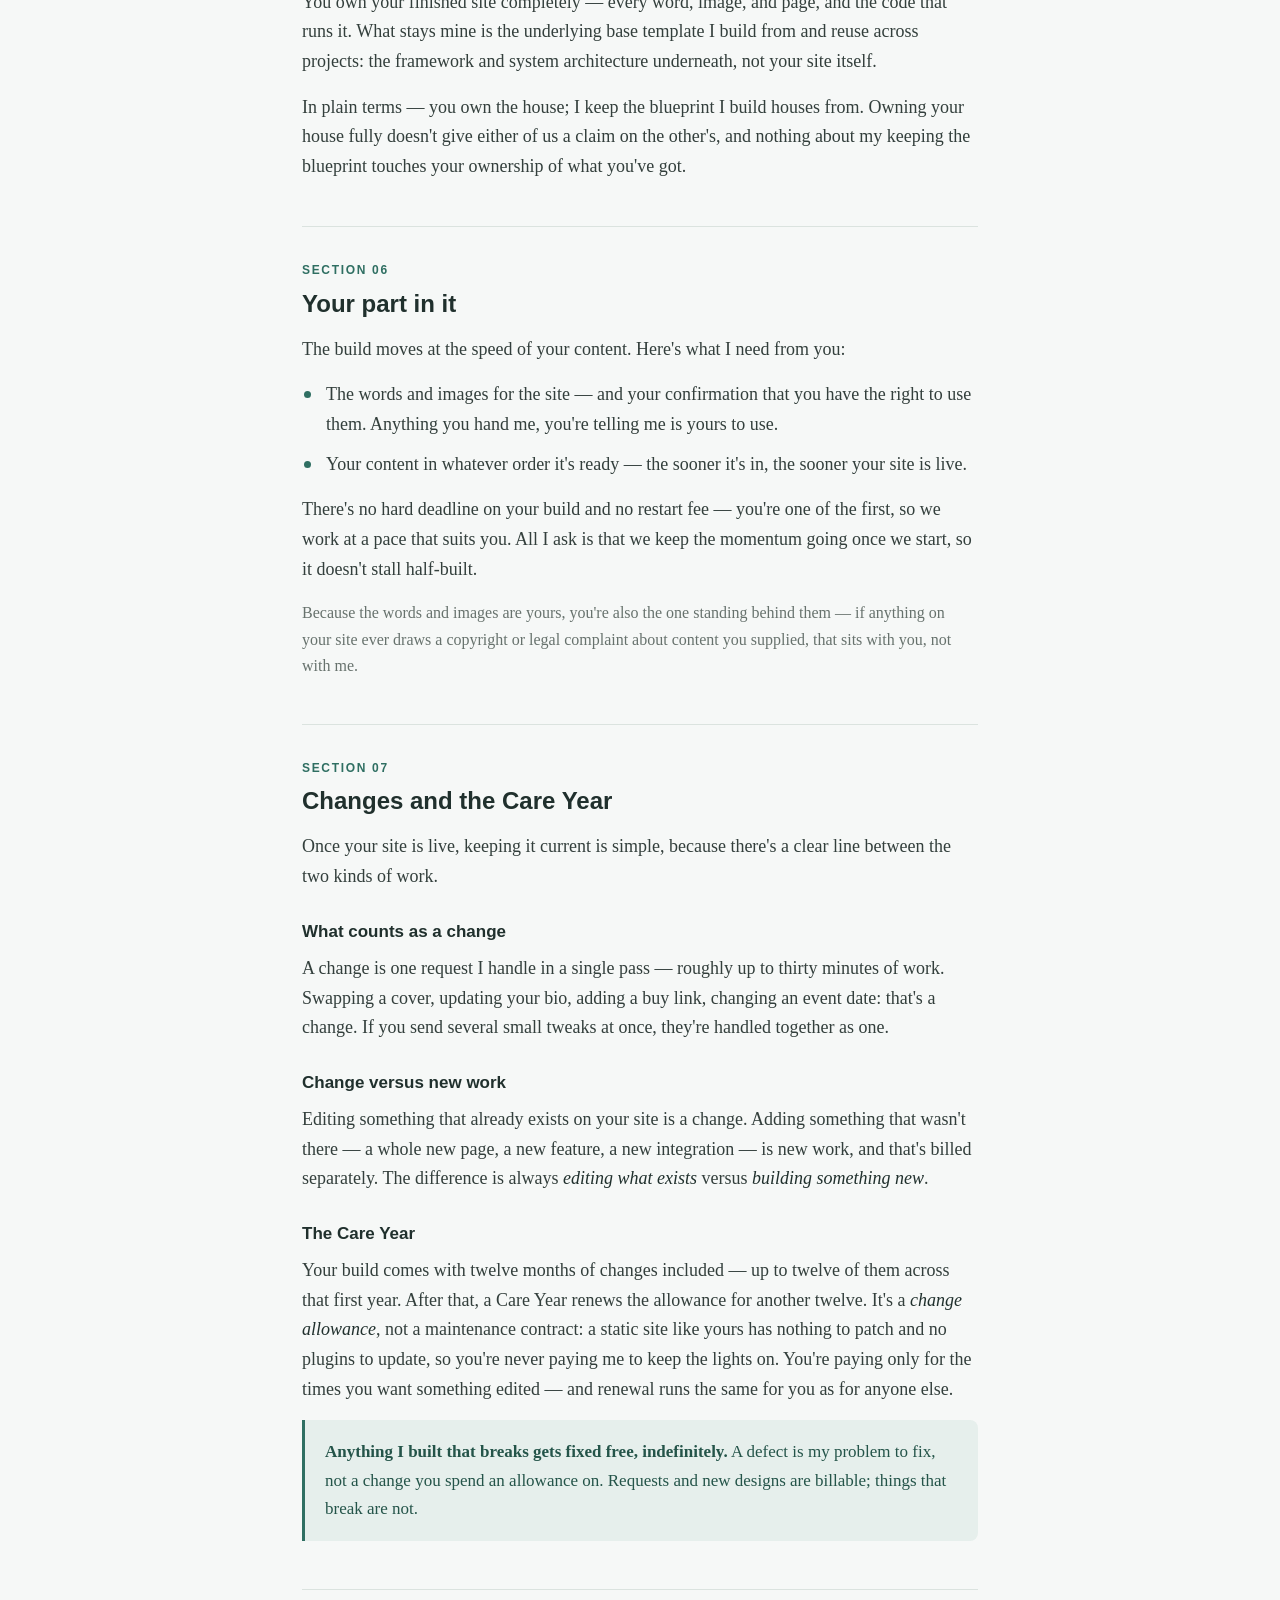
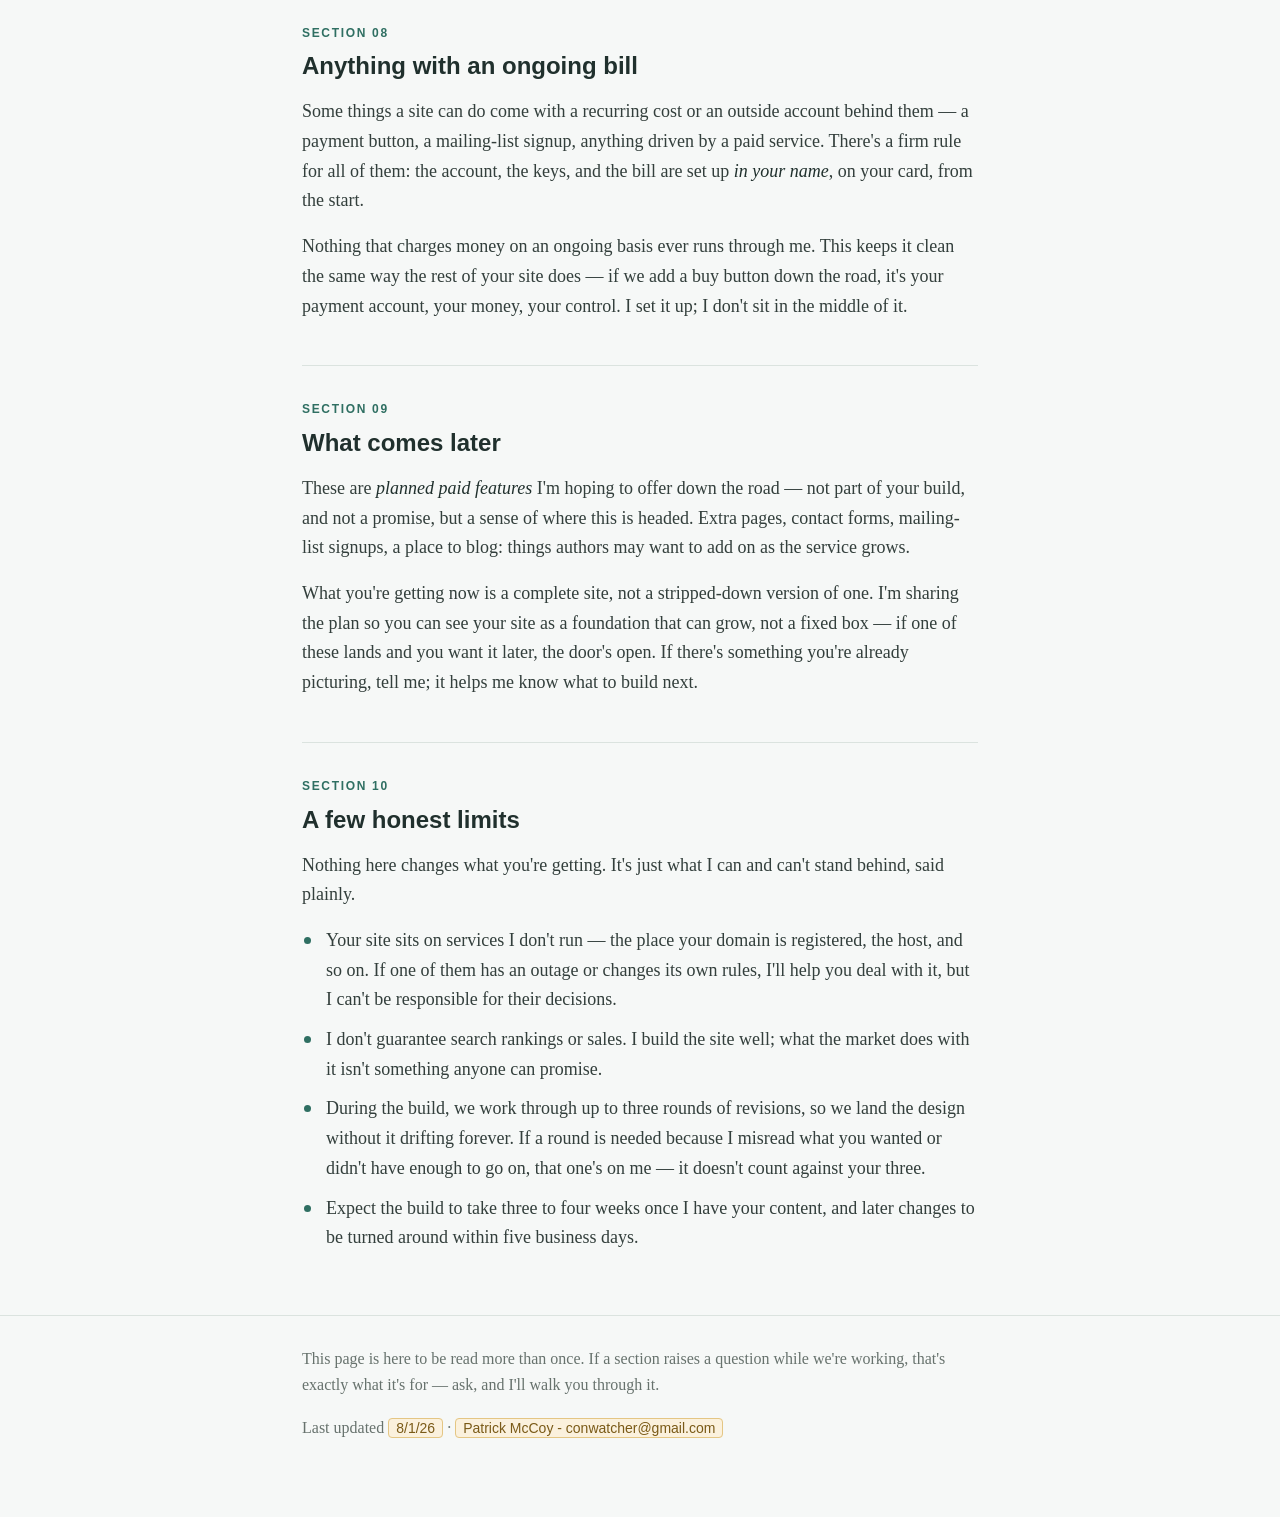
==== commit 7ea01009: "Update individual book page description for clarity and consistency" ====
--- a/working-together.html
+++ b/working-together.html
@@ -184,7 +184,7 @@
     <p>A complete, working website built for you and handed over in your name. That covers:</p>
     <ul>
       <li>Your core pages — a home page, a page that gathers your books, an about page, and a contact page</li>
-      <li>An individual book page for your work, built from a reusable layout so every title looks consistent <span class="tbc">[ to confirm: how many individual book pages the standard package includes before additional ones become a paid add-on — the full package still needs outlining ]</span></li>
+      <li>An individual book page for your work, built from a reusable layout so every title looks consistent <span class="tbc">n individual book page for each of your titles, built from a reusable layout so they stay consistent — we'll size this to your list, whether that's one book or several.</span></li>
       <li>A design that reads properly on phones, tablets and desktops</li>
       <li>Basic search and social metadata, so the site shows up sensibly when shared or searched</li>
       <li>Your own domain connected and secured with HTTPS — connecting it is part of the build (buying it is the one small cost noted above)</li>
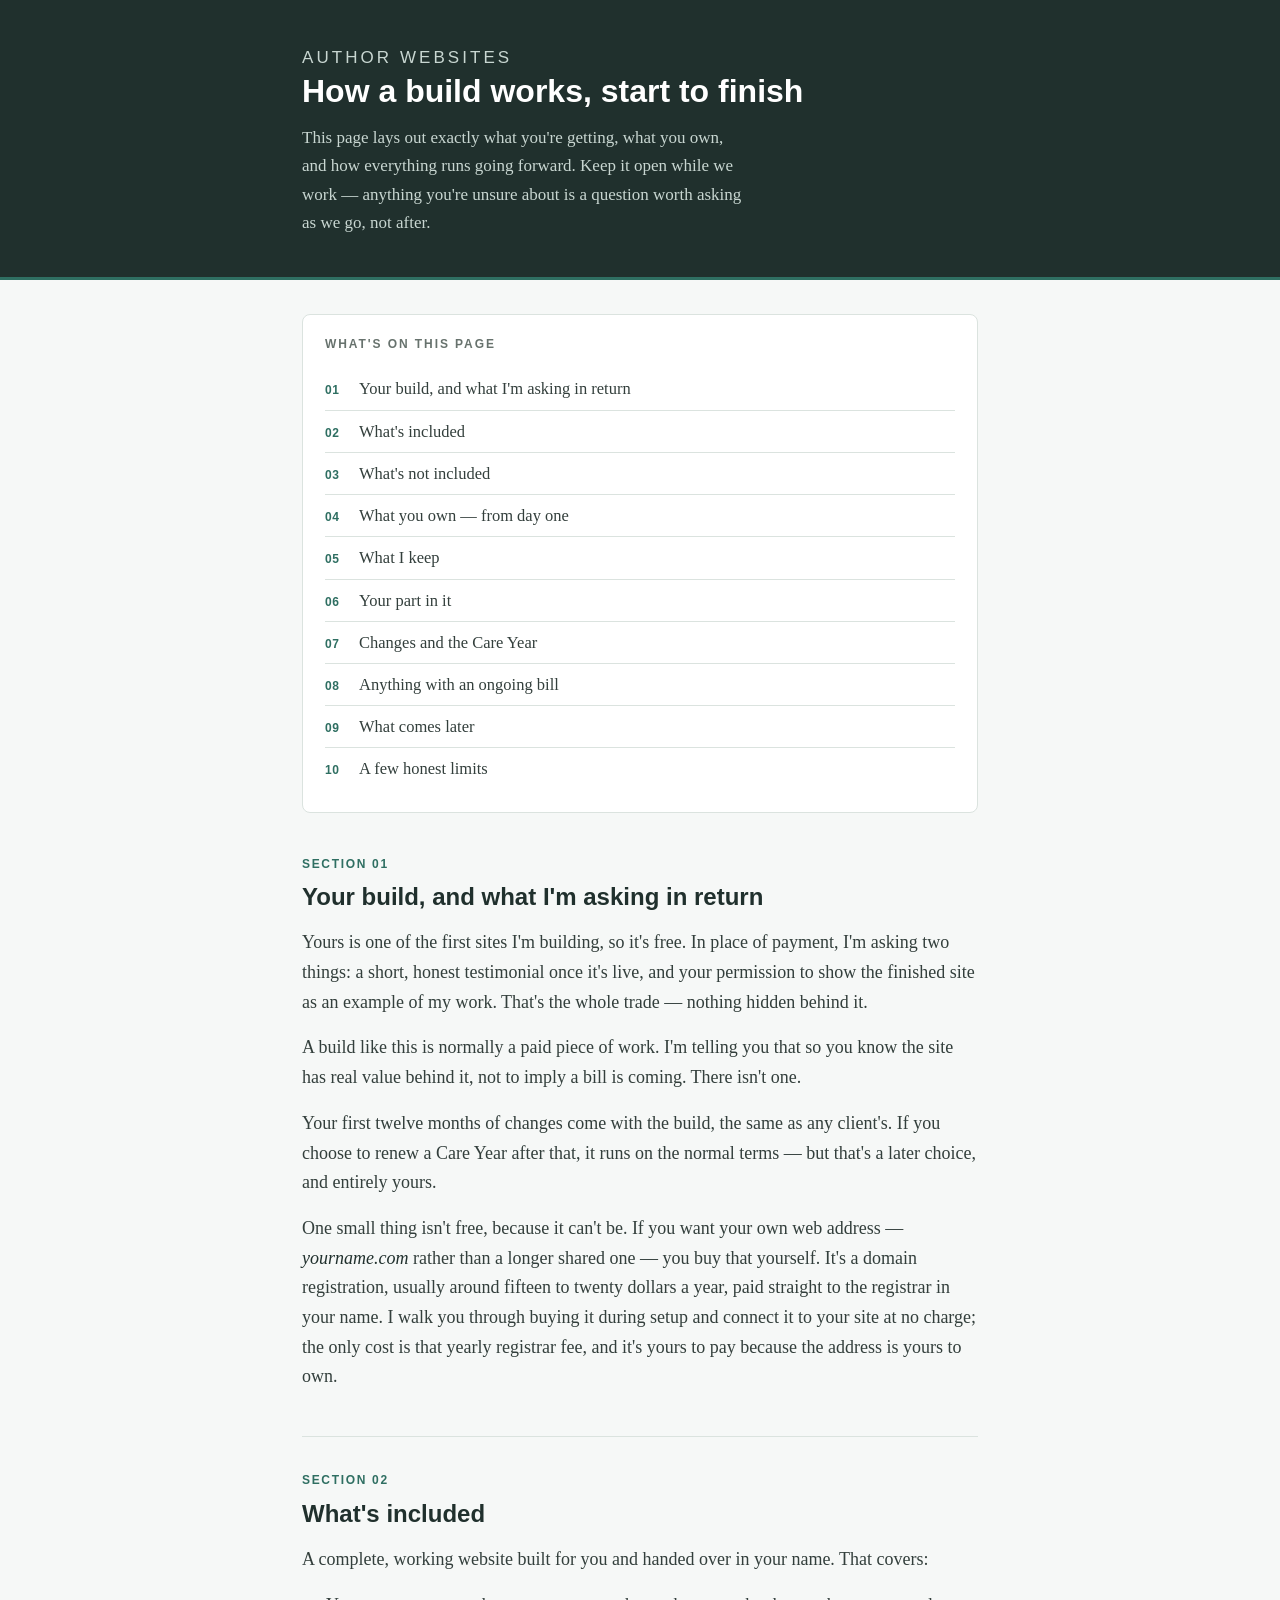
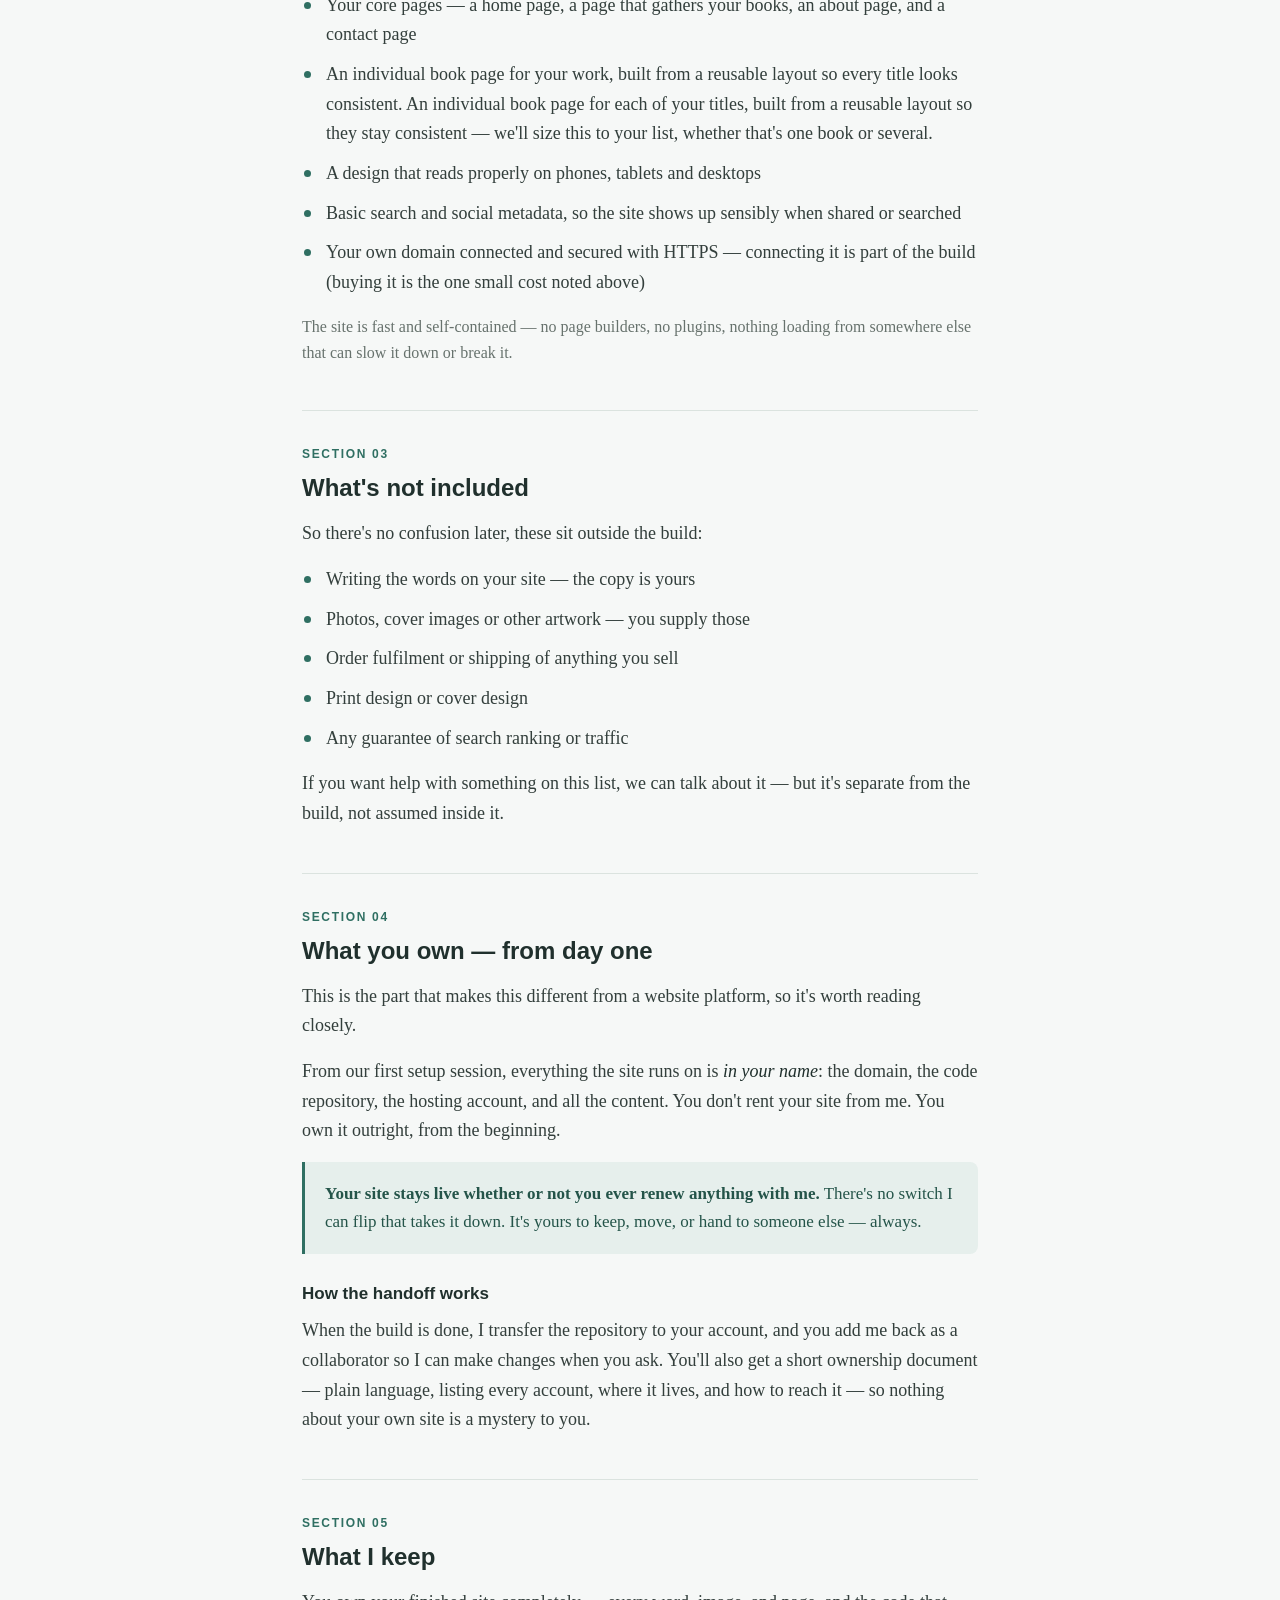
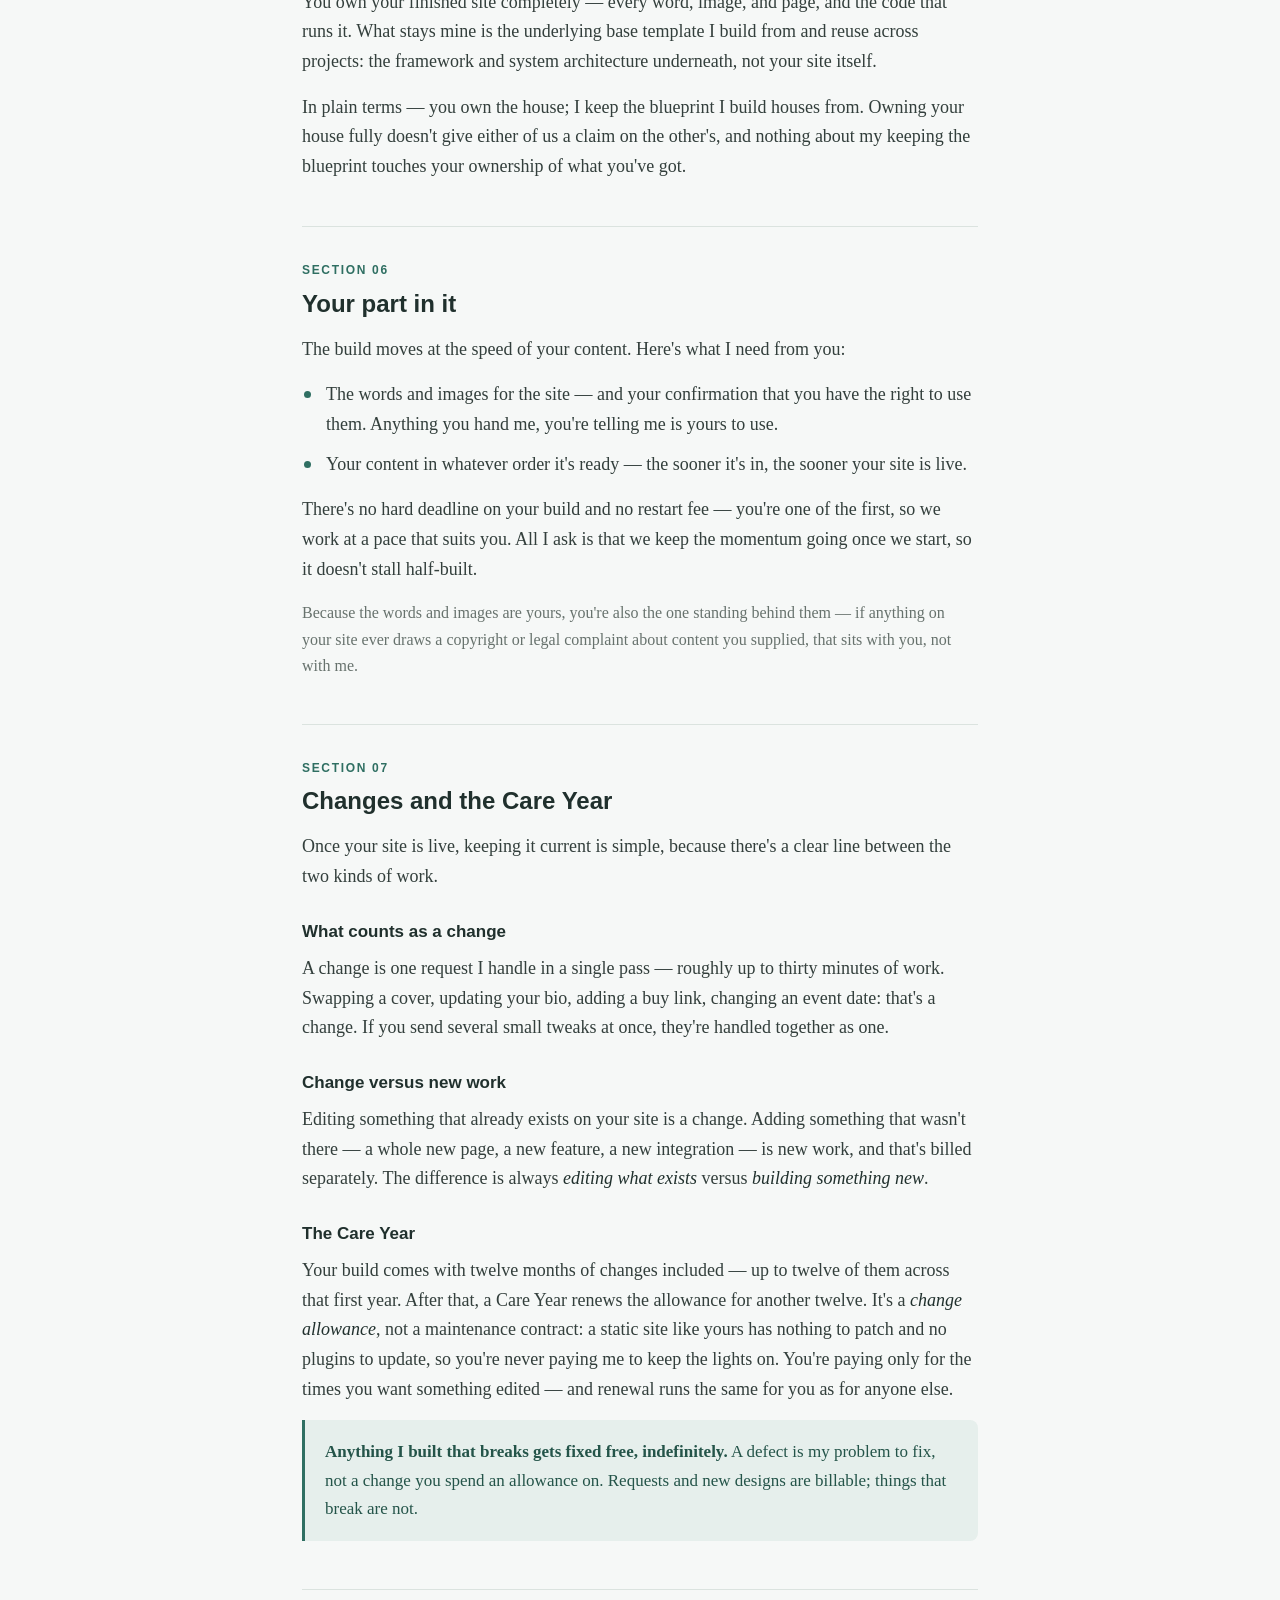
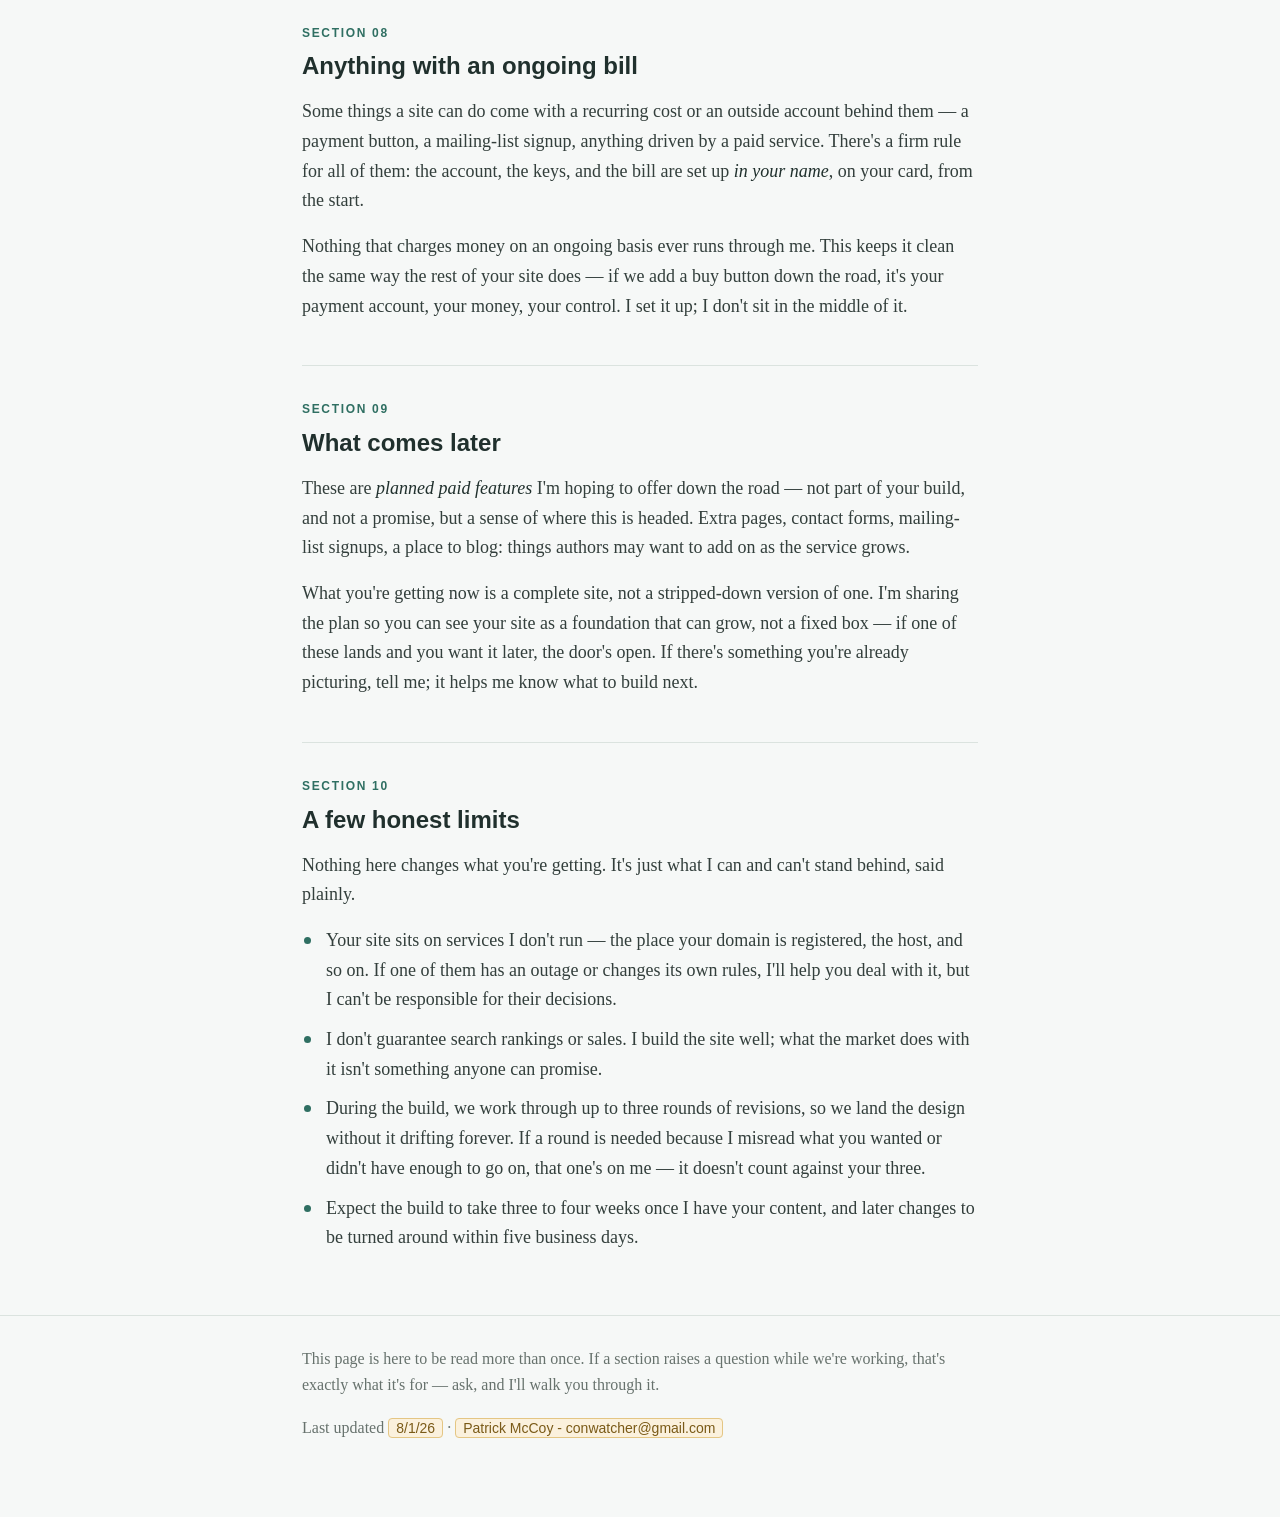
==== commit 3e8f71b9: "one more" ====
--- a/working-together.html
+++ b/working-together.html
@@ -184,7 +184,7 @@
     <p>A complete, working website built for you and handed over in your name. That covers:</p>
     <ul>
       <li>Your core pages — a home page, a page that gathers your books, an about page, and a contact page</li>
-      <li>An individual book page for your work, built from a reusable layout so every title looks consistent <span class="tbc">n individual book page for each of your titles, built from a reusable layout so they stay consistent — we'll size this to your list, whether that's one book or several.</span></li>
+      <li>An individual book page for your work, built from a reusable layout so every title looks consistent. An individual book page for each of your titles, built from a reusable layout so they stay consistent — we'll size this to your list, whether that's one book or several.</li>
       <li>A design that reads properly on phones, tablets and desktops</li>
       <li>Basic search and social metadata, so the site shows up sensibly when shared or searched</li>
       <li>Your own domain connected and secured with HTTPS — connecting it is part of the build (buying it is the one small cost noted above)</li>
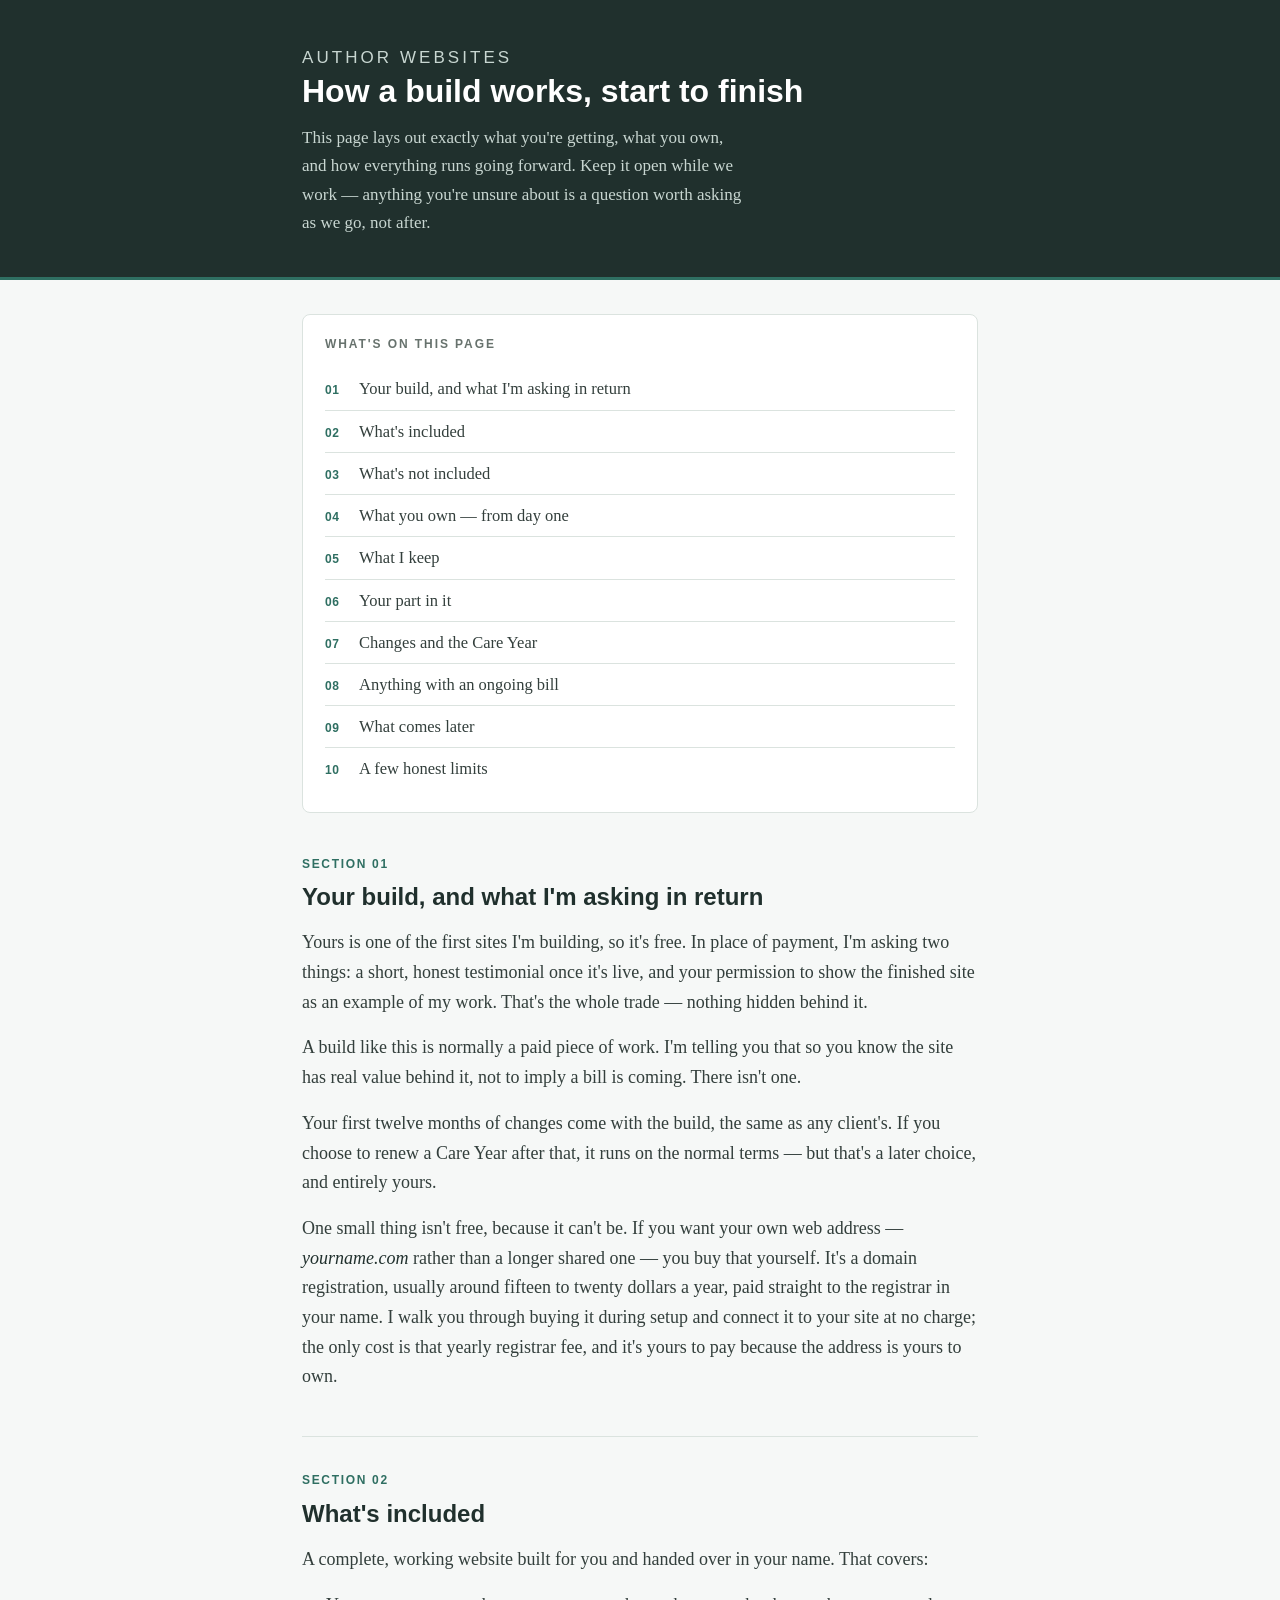
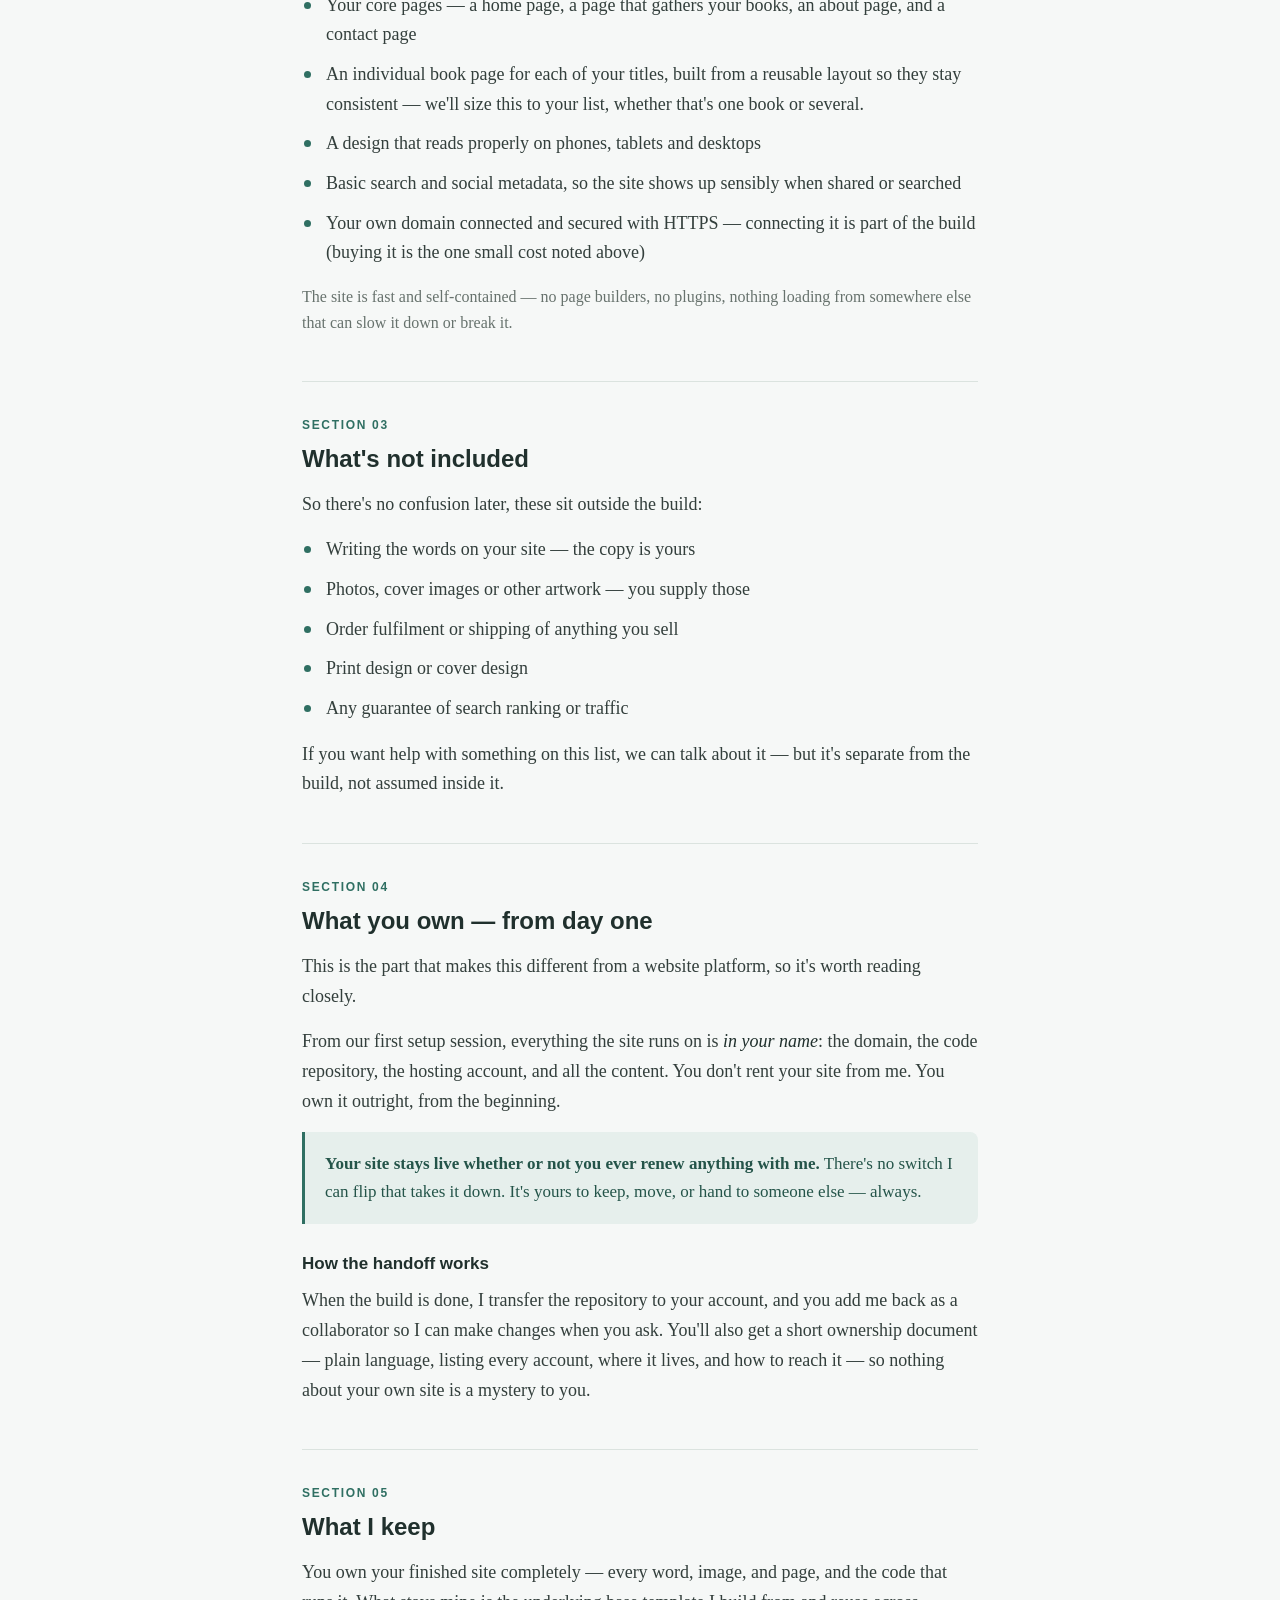
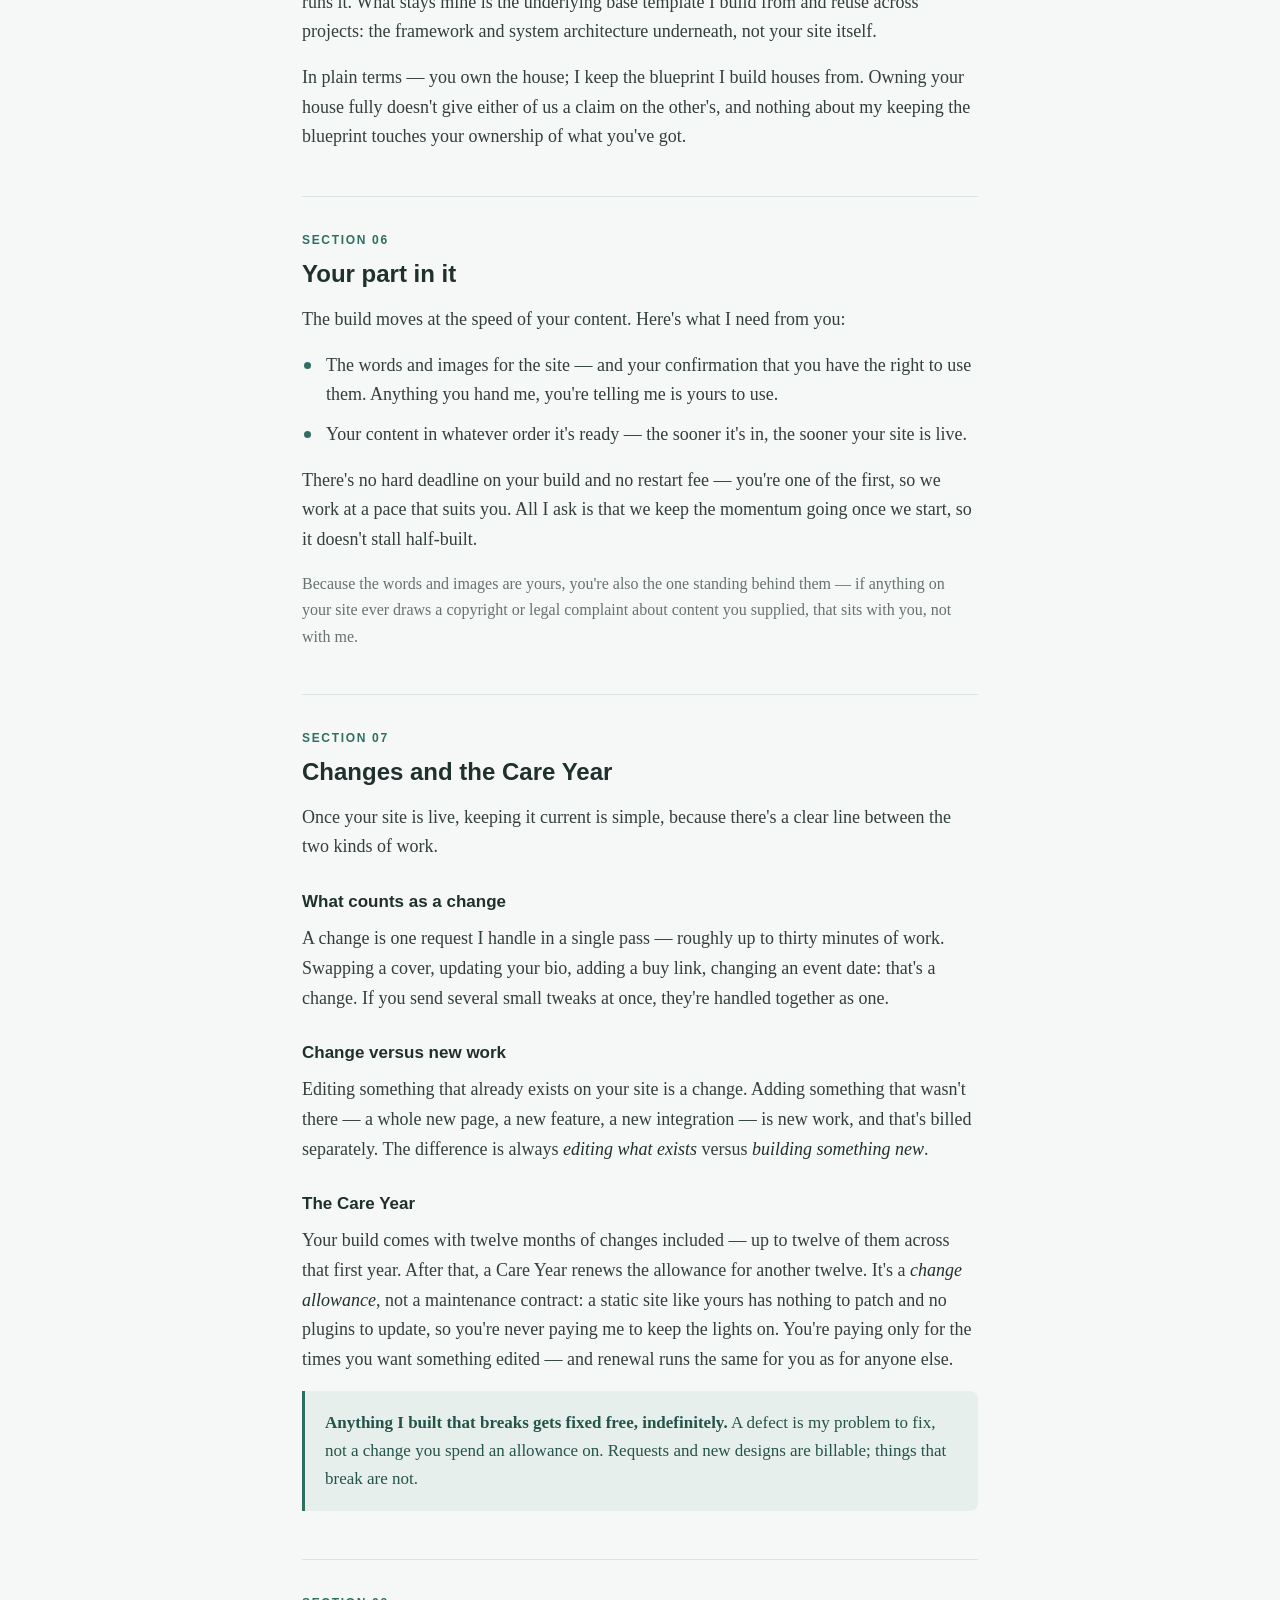
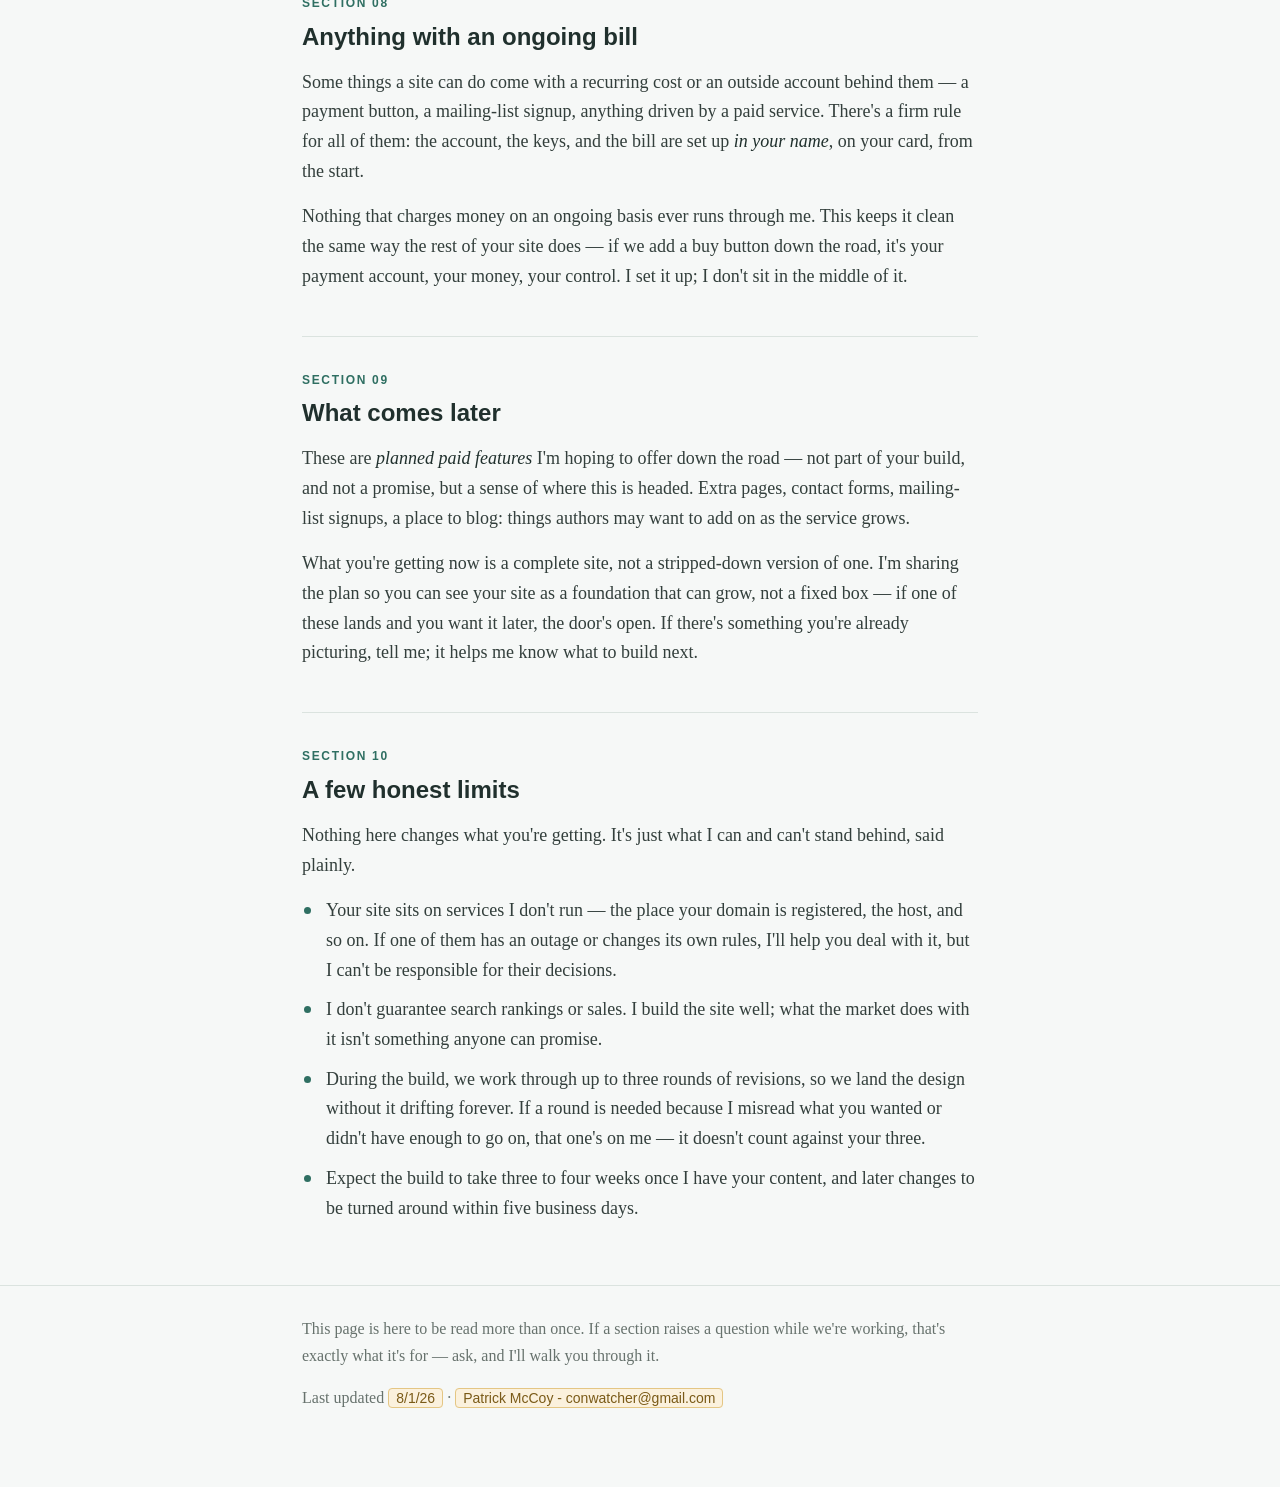
==== commit 968b11e2: "Update individual book page description for clarity and consistency" ====
--- a/working-together.html
+++ b/working-together.html
@@ -184,7 +184,7 @@
     <p>A complete, working website built for you and handed over in your name. That covers:</p>
     <ul>
       <li>Your core pages — a home page, a page that gathers your books, an about page, and a contact page</li>
-      <li>An individual book page for your work, built from a reusable layout so every title looks consistent. An individual book page for each of your titles, built from a reusable layout so they stay consistent — we'll size this to your list, whether that's one book or several.</li>
+      <li>An individual book page for each of your titles, built from a reusable layout so they stay consistent — we'll size this to your list, whether that's one book or several.</li>
       <li>A design that reads properly on phones, tablets and desktops</li>
       <li>Basic search and social metadata, so the site shows up sensibly when shared or searched</li>
       <li>Your own domain connected and secured with HTTPS — connecting it is part of the build (buying it is the one small cost noted above)</li>
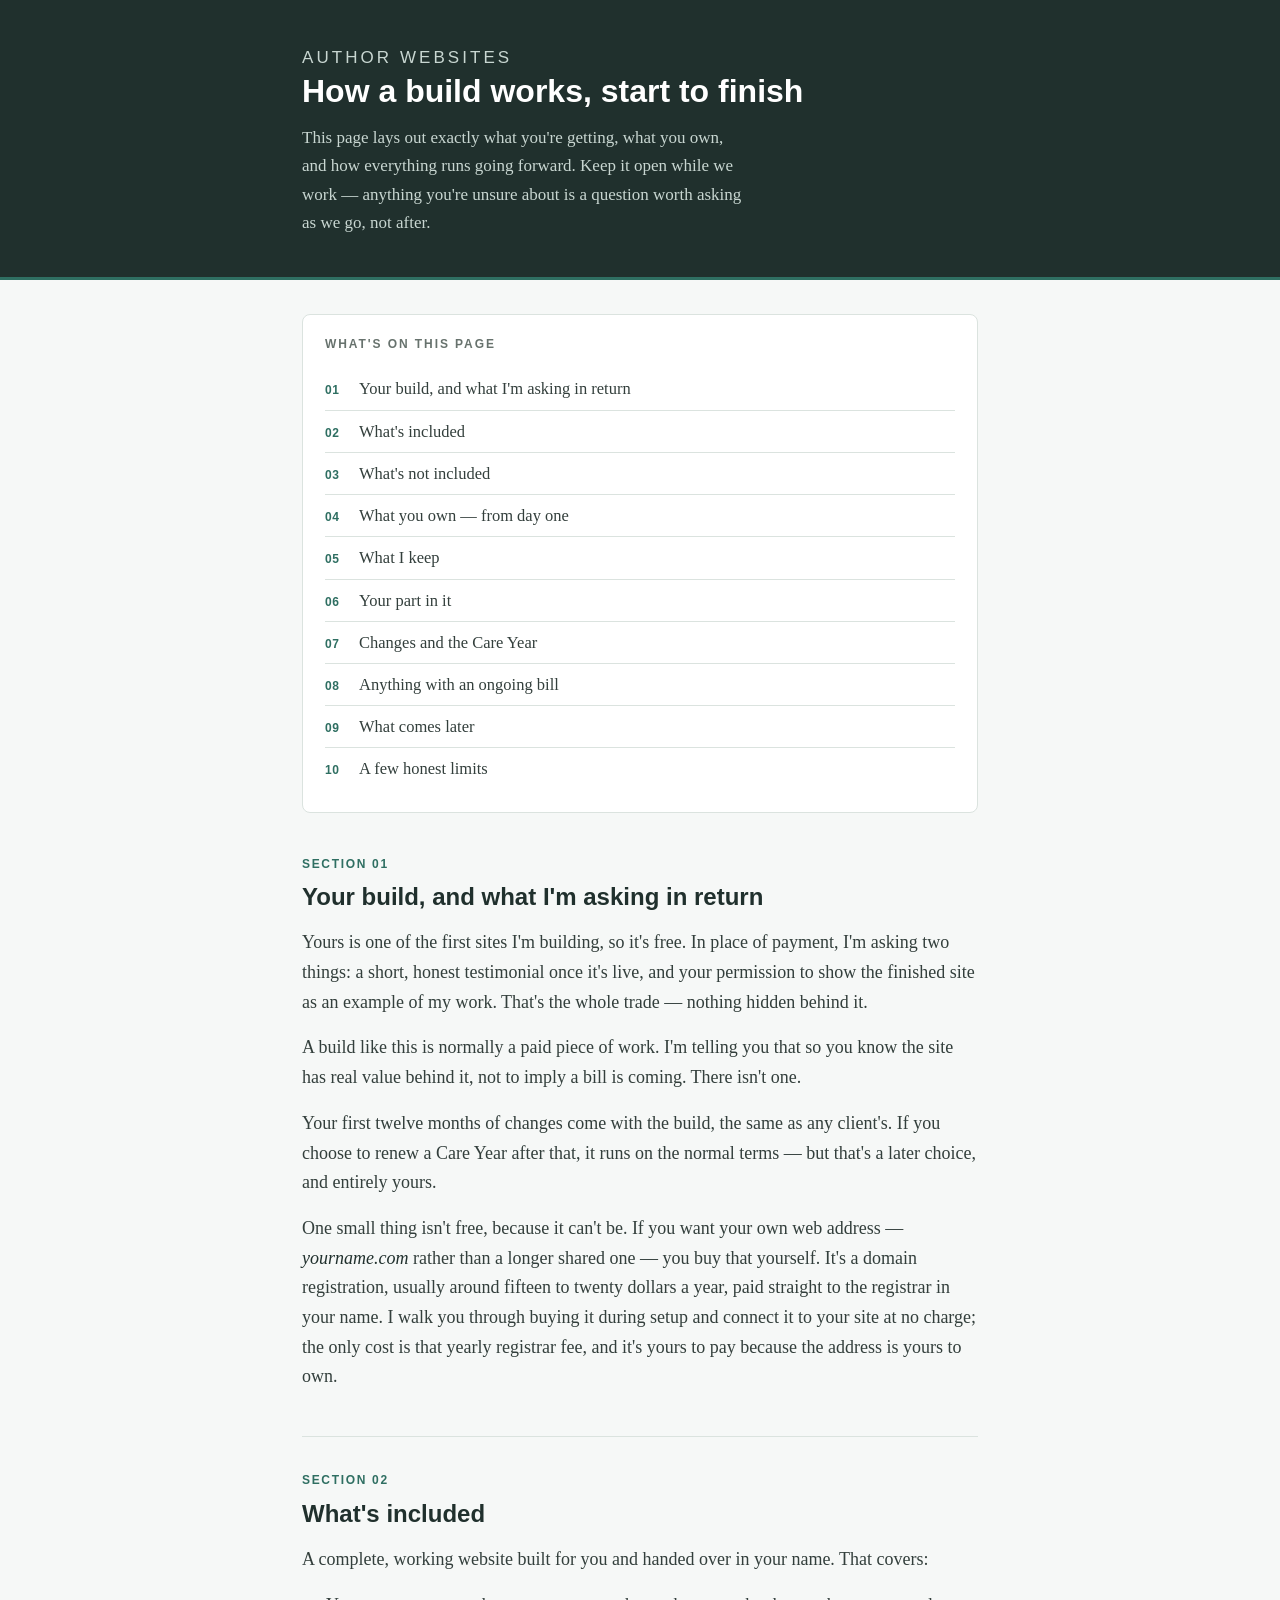
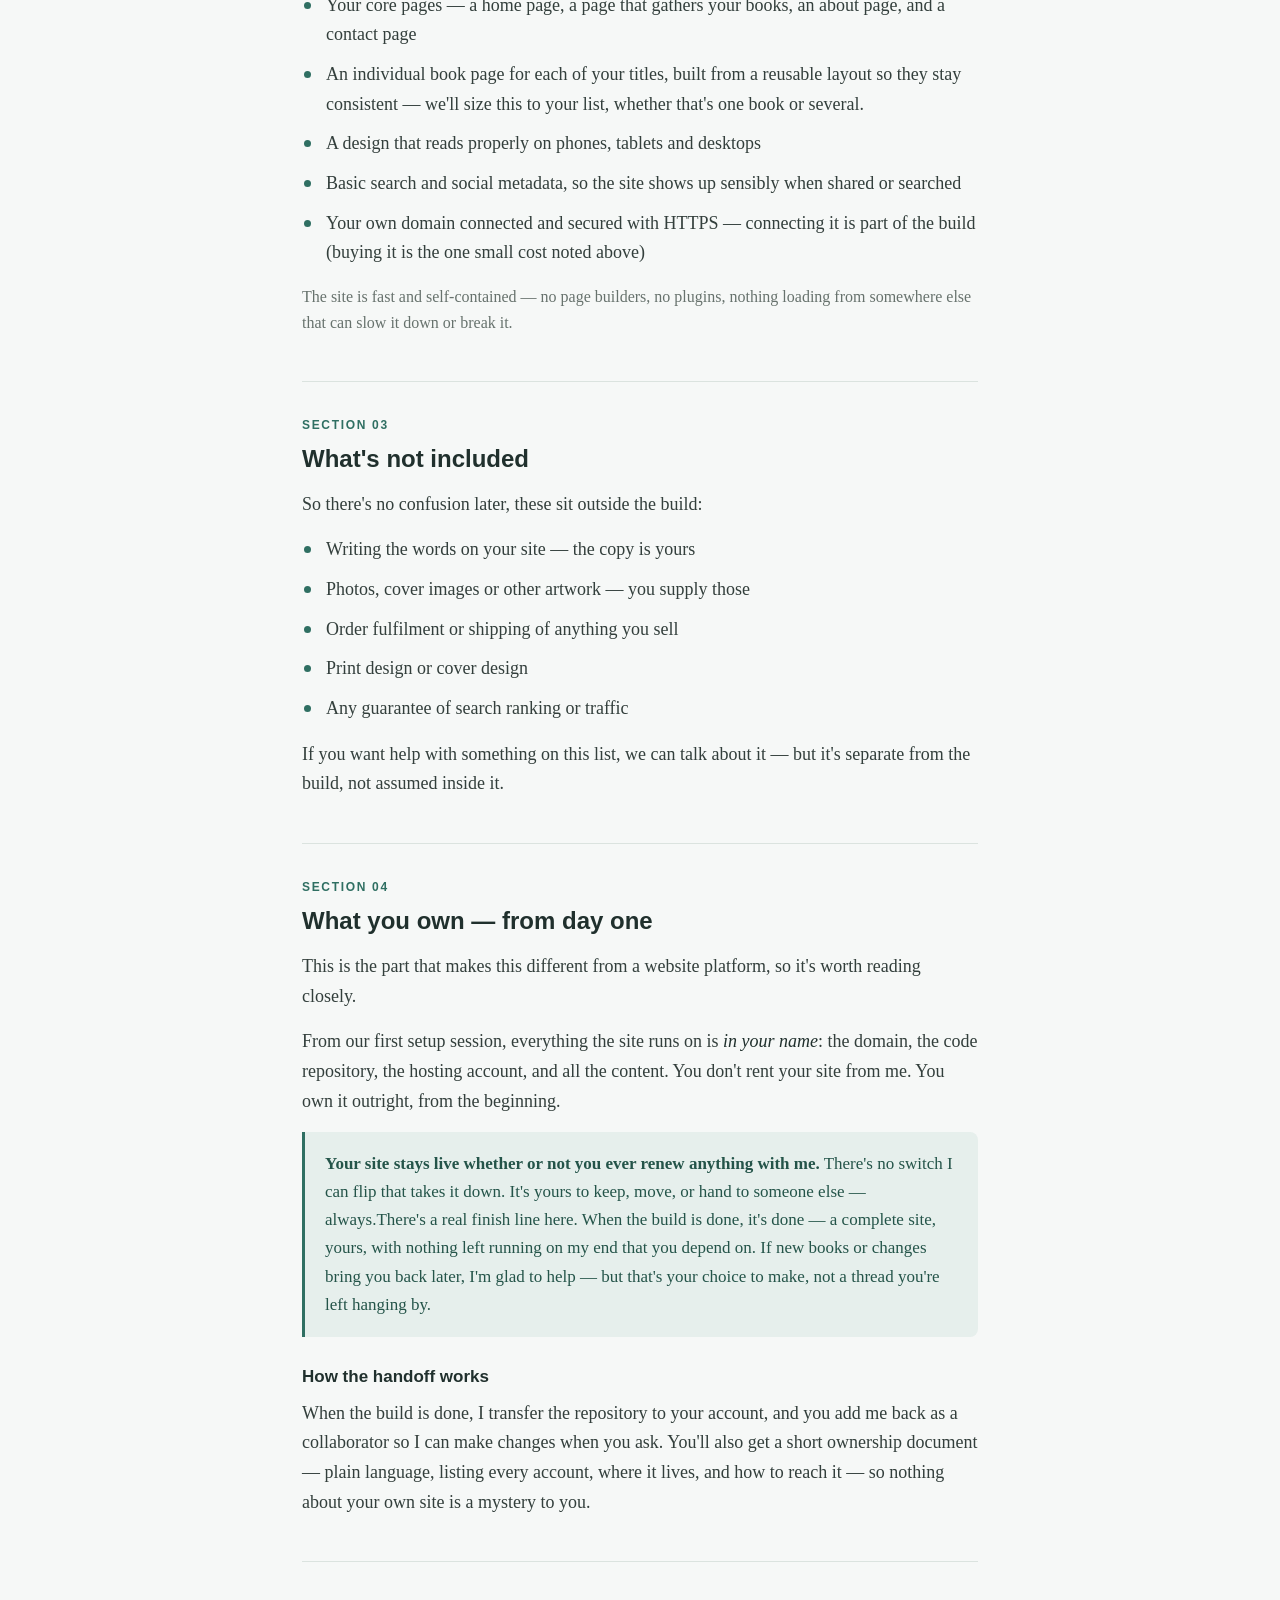
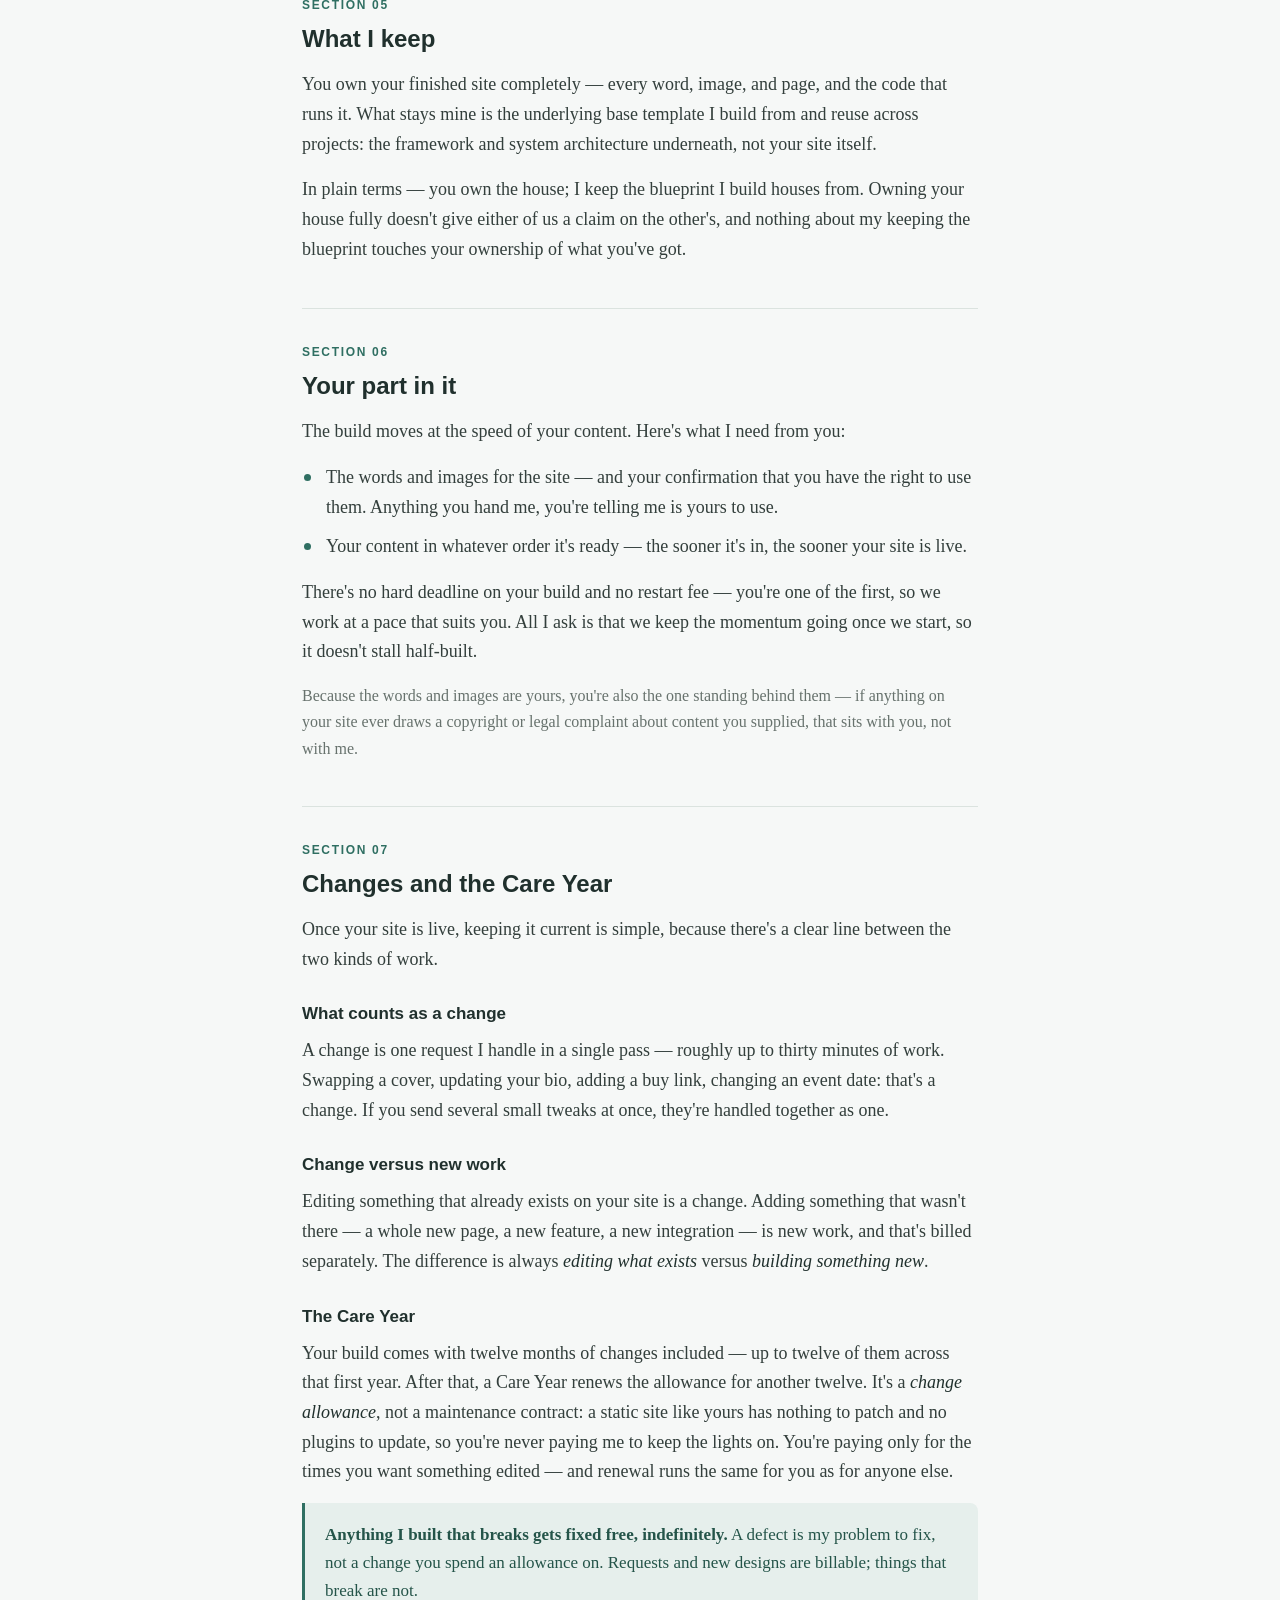
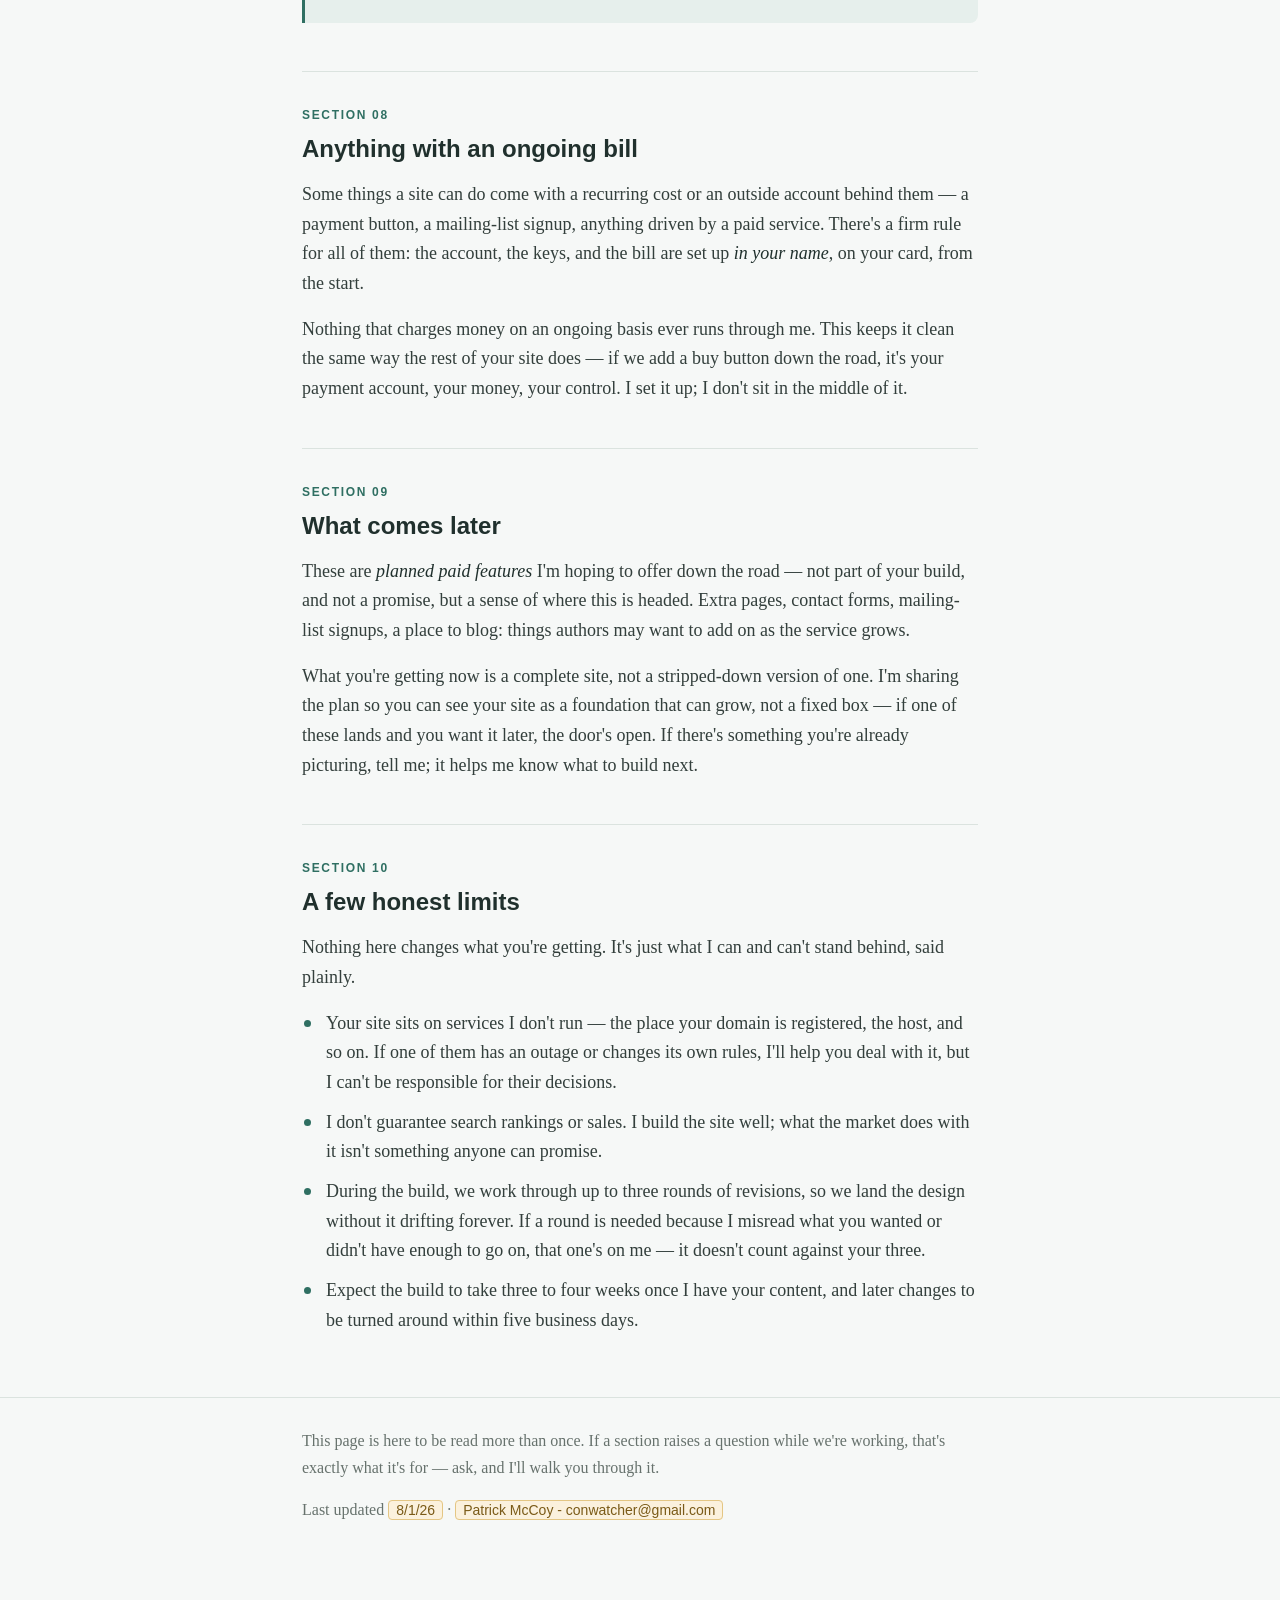
==== commit aa759feb: "add wording" ====
--- a/working-together.html
+++ b/working-together.html
@@ -212,7 +212,7 @@
     <p>This is the part that makes this different from a website platform, so it's worth reading closely.</p>
     <p>From our first setup session, everything the site runs on is <em>in your name</em>: the domain, the code repository, the hosting account, and all the content. You don't rent your site from me. You own it outright, from the beginning.</p>
     <div class="callout">
-      <p><strong>Your site stays live whether or not you ever renew anything with me.</strong> There's no switch I can flip that takes it down. It's yours to keep, move, or hand to someone else — always.</p>
+      <p><strong>Your site stays live whether or not you ever renew anything with me.</strong> There's no switch I can flip that takes it down. It's yours to keep, move, or hand to someone else — always.There's a real finish line here. When the build is done, it's done — a complete site, yours, with nothing left running on my end that you depend on. If new books or changes bring you back later, I'm glad to help — but that's your choice to make, not a thread you're left hanging by.</p>
     </div>
     <h3>How the handoff works</h3>
     <p>When the build is done, I transfer the repository to your account, and you add me back as a collaborator so I can make changes when you ask. You'll also get a short ownership document — plain language, listing every account, where it lives, and how to reach it — so nothing about your own site is a mystery to you.</p>
